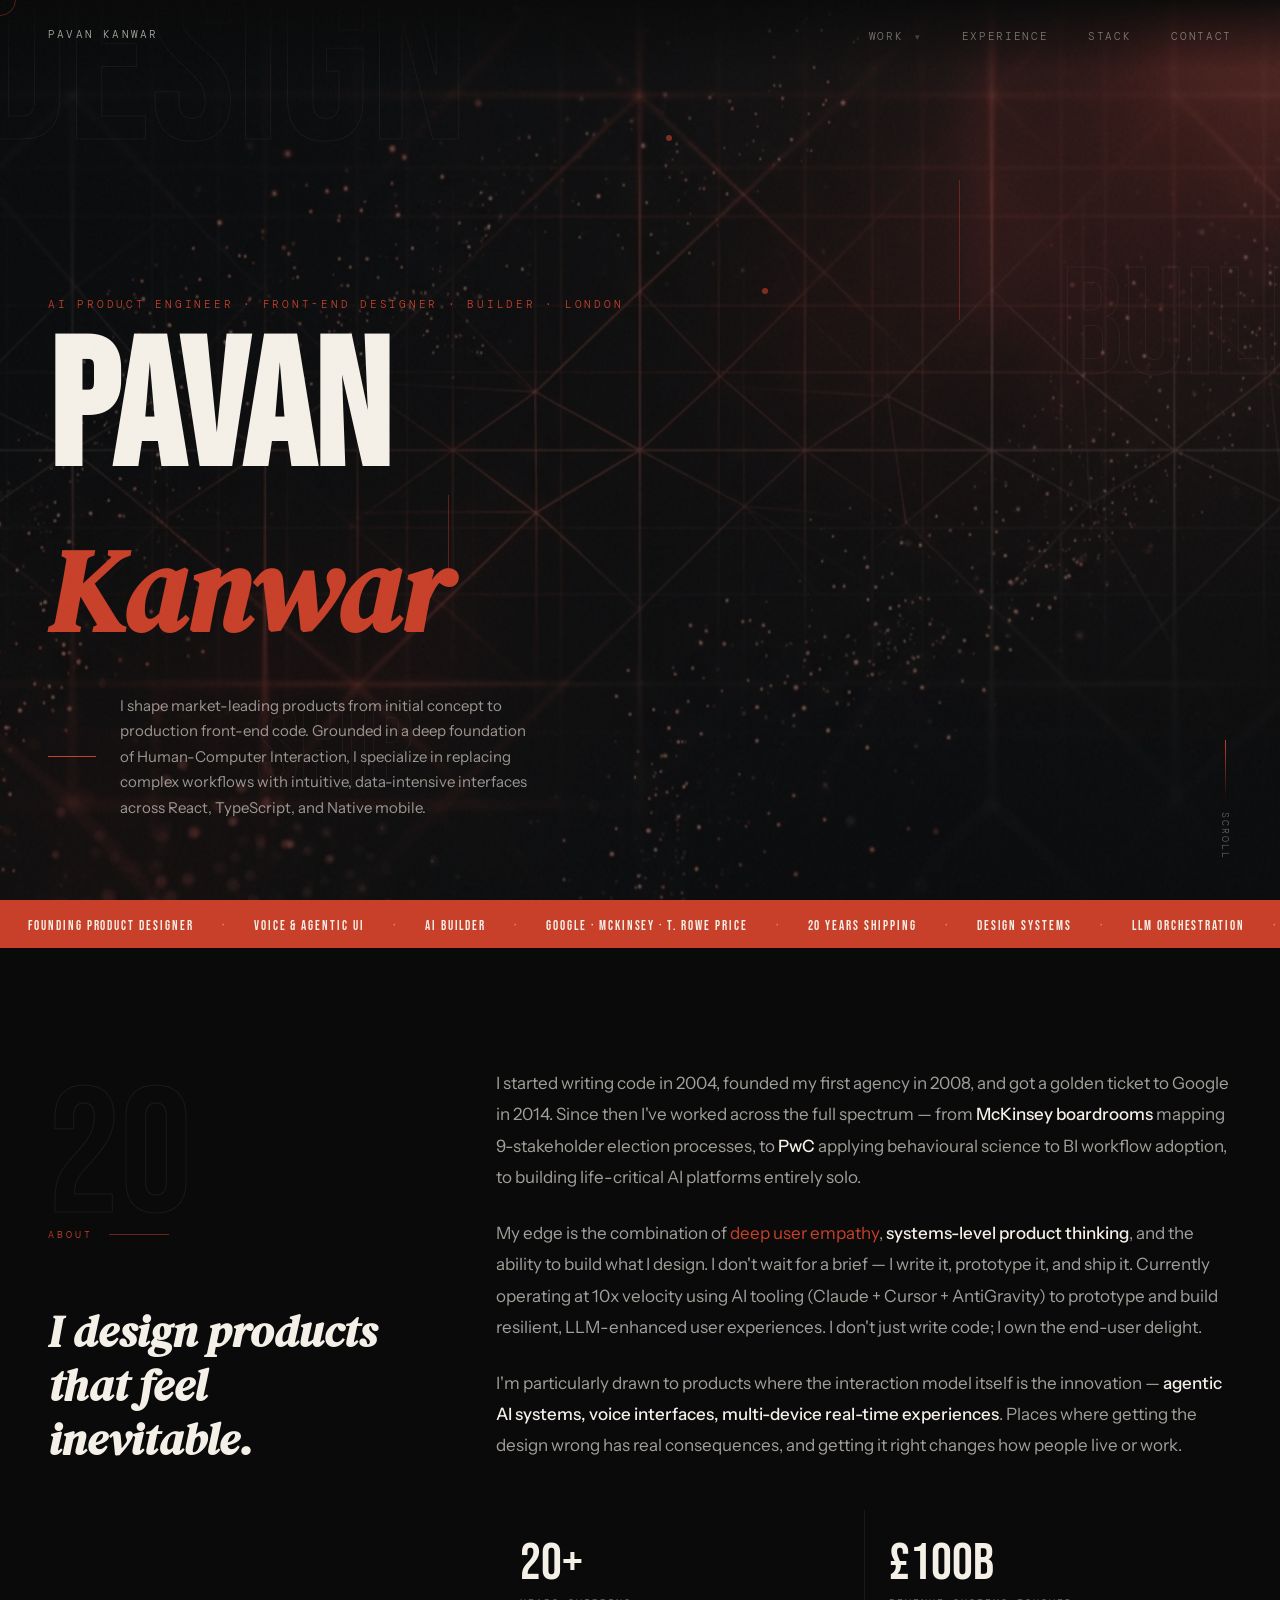
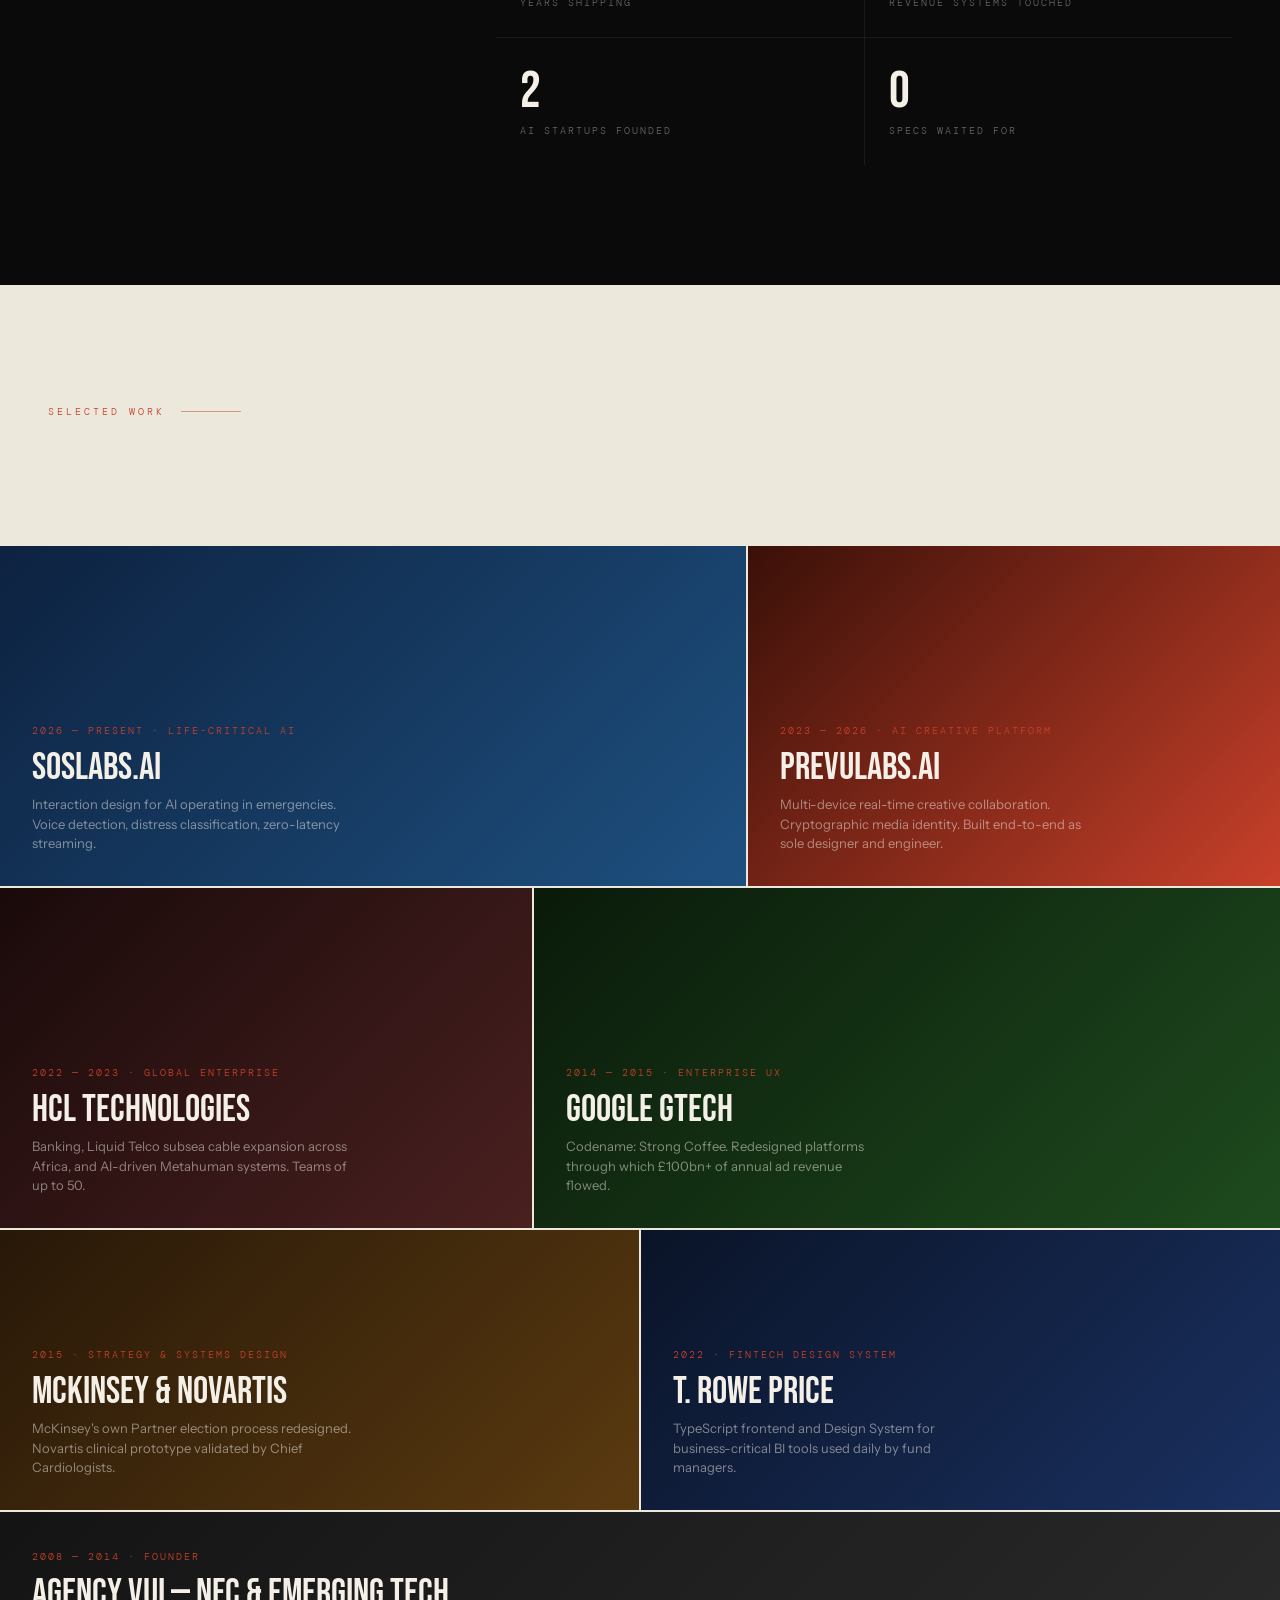
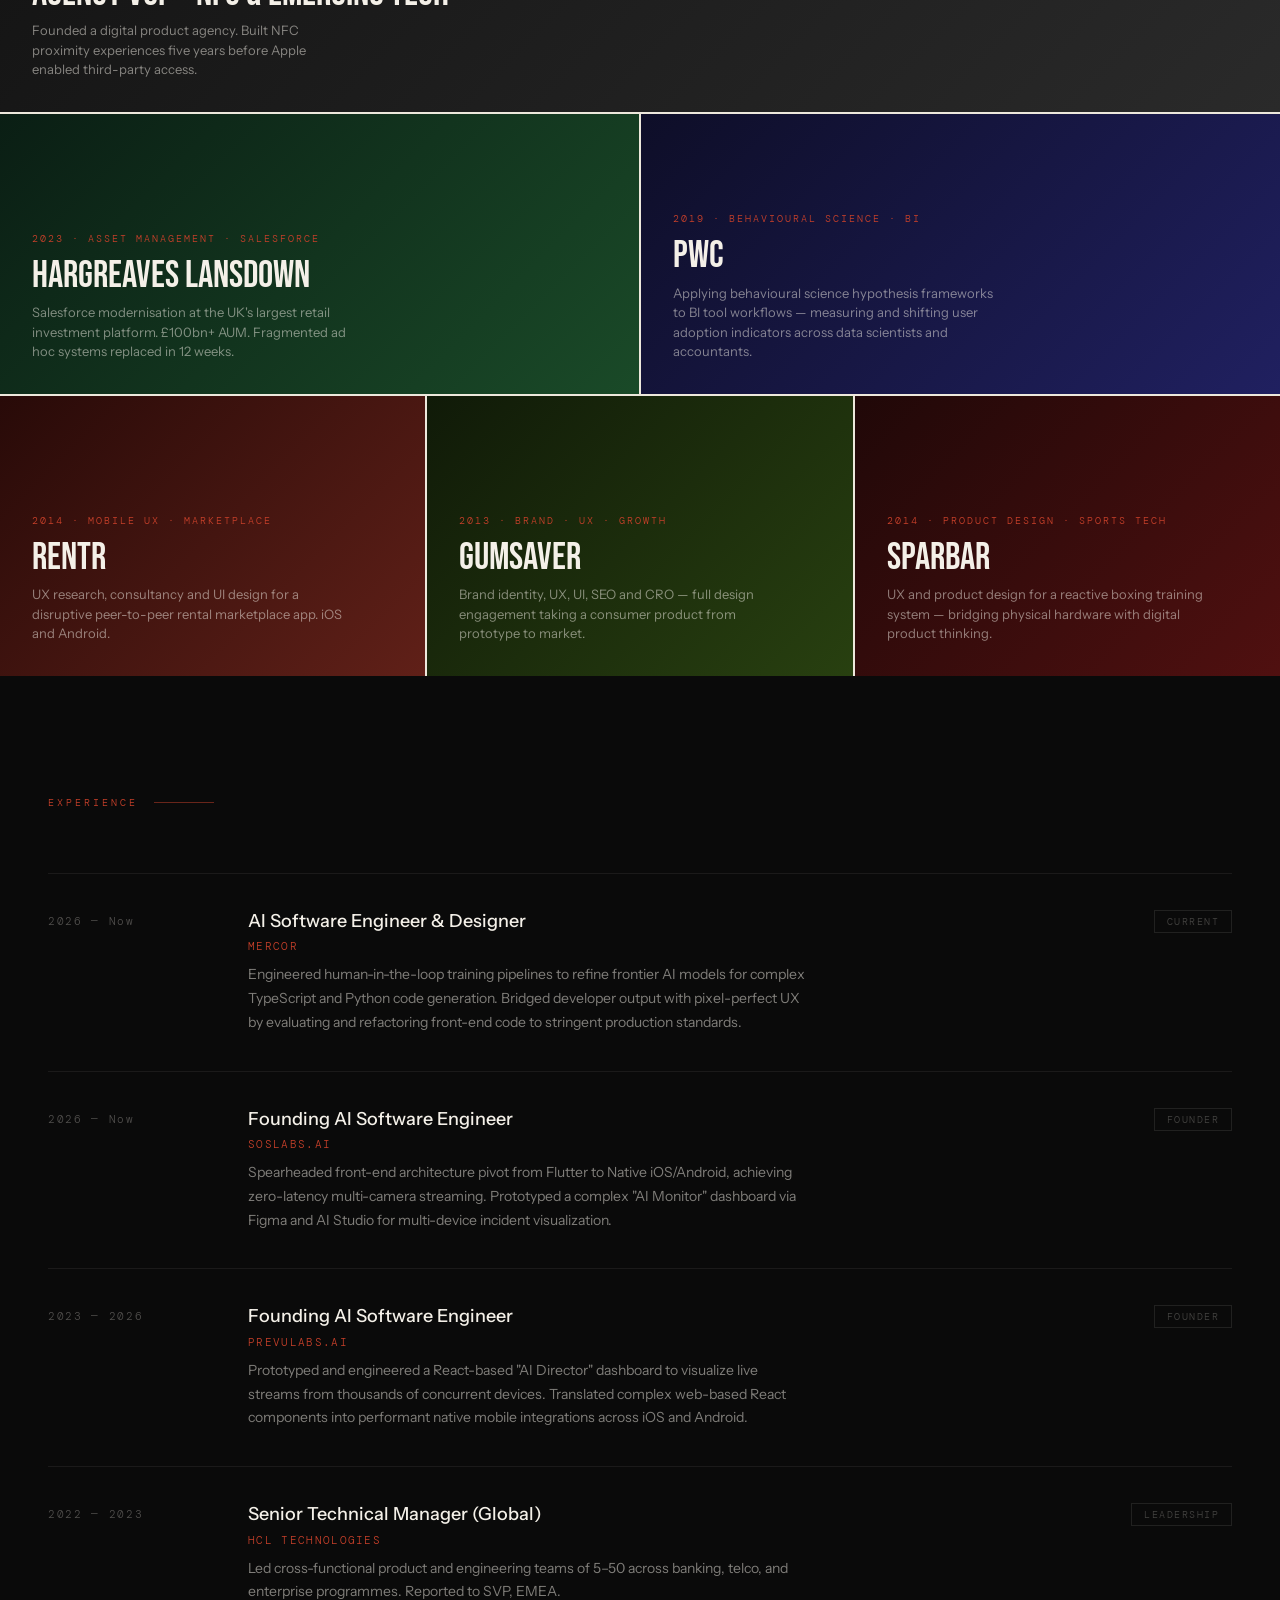
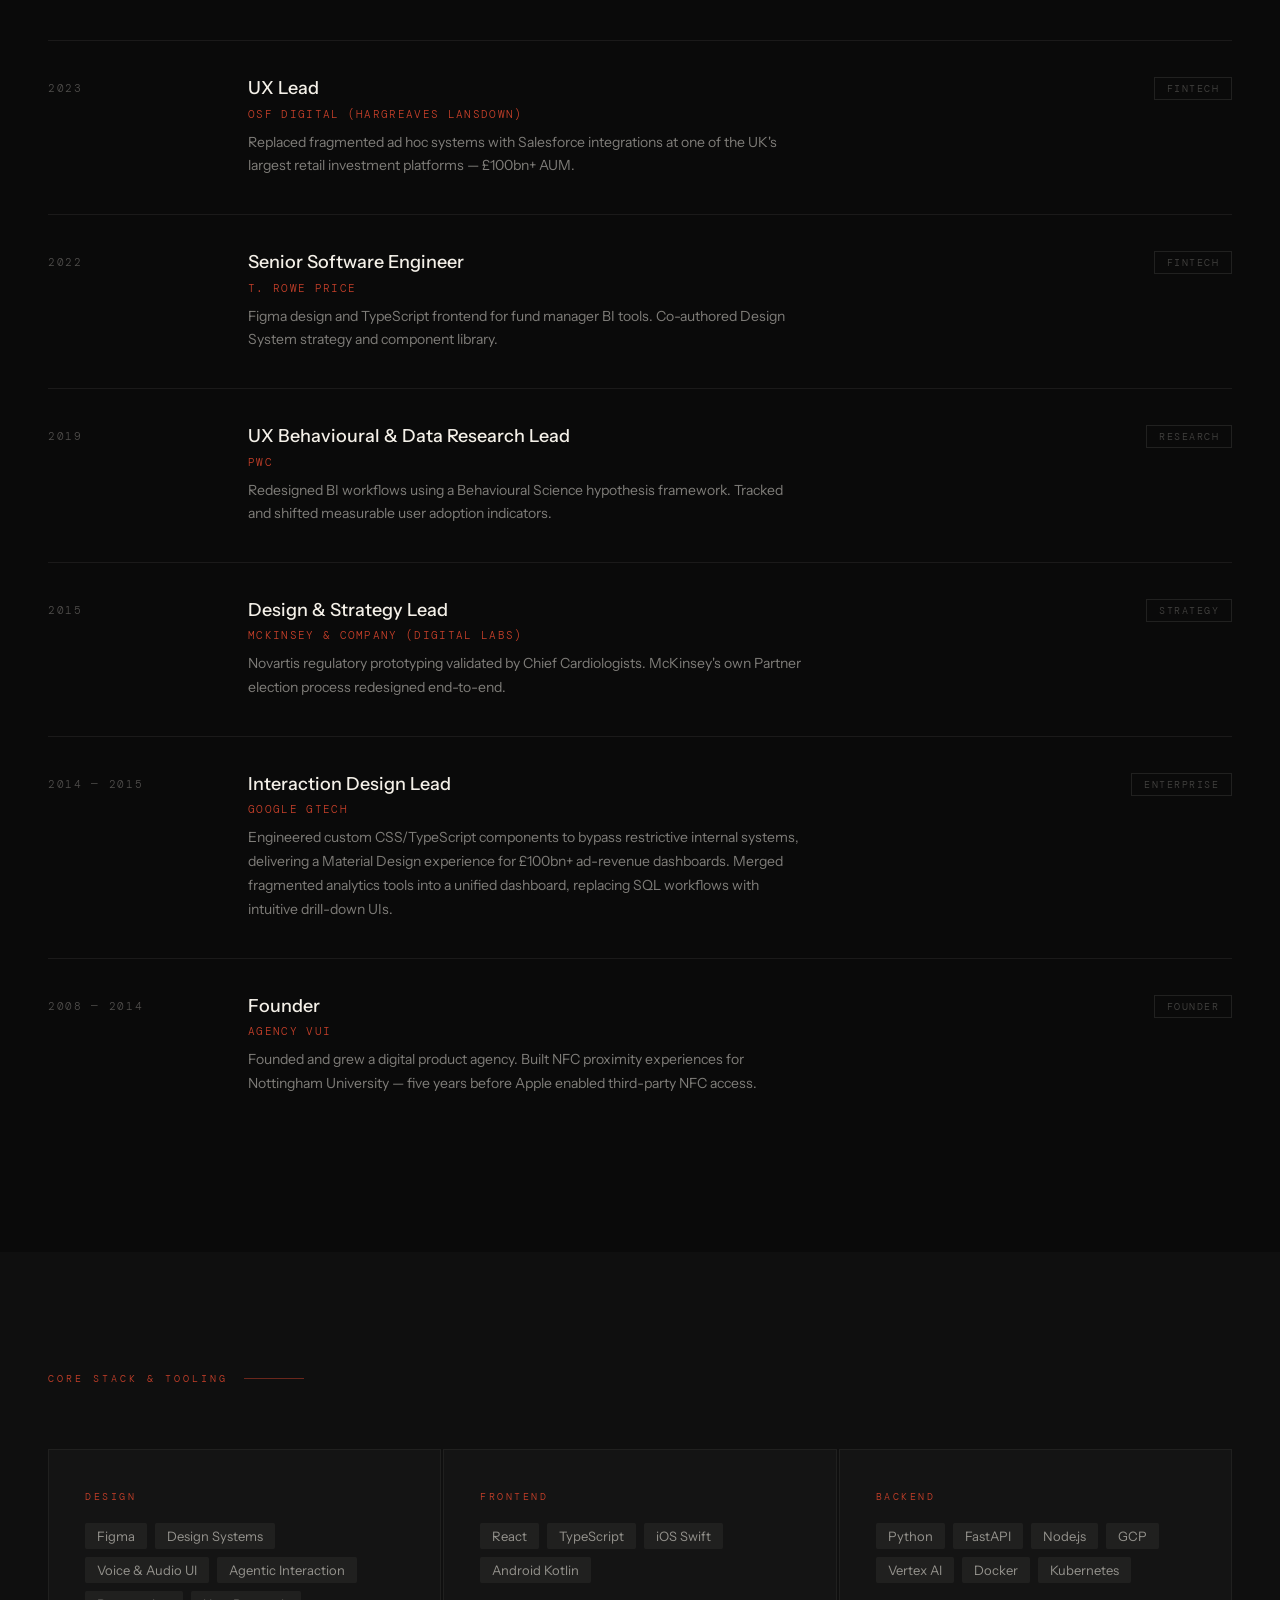
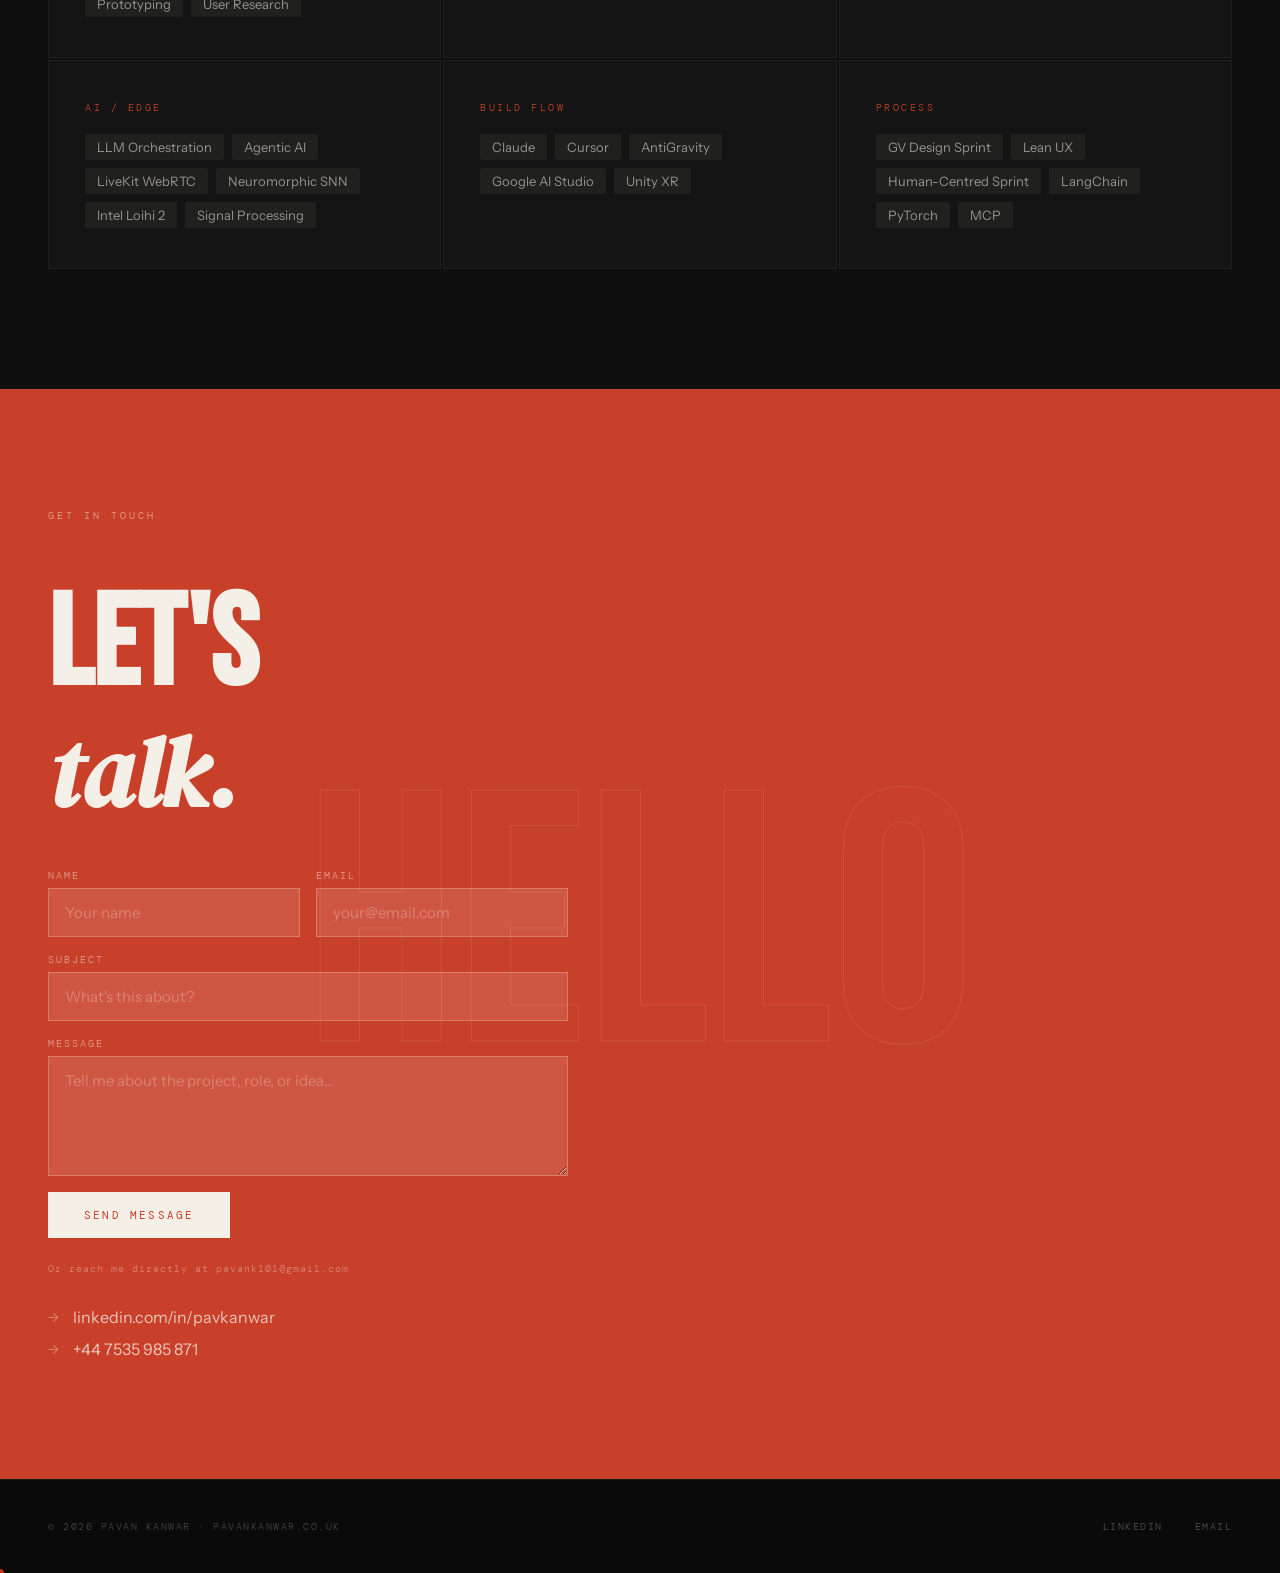
==== index.html @ 91544ff6 "fix: move site to root for Pages" ====
<!DOCTYPE html>
<html lang="en">
<head>
<meta charset="UTF-8">
<meta name="viewport" content="width=device-width, initial-scale=1.0">
<title>Pavan Kanwar — AI Product Engineer & Front-End Designer</title>
<meta name="description" content="AI Product Engineer and Designer who shapes market-leading products from initial concept to production front-end code. Grounded in a deep foundation of HCI, specializing in React, TypeScript, and Native Mobile.">
<link rel="preconnect" href="https://fonts.googleapis.com">
<link href="https://fonts.googleapis.com/css2?family=Bebas+Neue&family=DM+Serif+Display:ital@0;1&family=DM+Mono:wght@300;400&family=Instrument+Sans:wght@300;400;500&display=swap" rel="stylesheet">
<link rel="stylesheet" href="assets/style.css">
</head>
<body>

<nav>
  <a href="index.html" class="nav-brand">Pavan Kanwar</a>

  <!-- Mobile hamburger -->
  <button class="nav-hamburger" aria-label="Open menu" aria-expanded="false">
    <span></span><span></span><span></span>
  </button>

  <ul class="nav-links">
    <li class="nav-has-dropdown">
      <a href="#work" class="nav-dropdown-trigger">Work <span class="nav-chevron">▾</span></a>
      <ul class="nav-dropdown">
        <li class="dropdown-group-label">AI &amp; Startups</li>
        <li><a href="projects/soslabs.html">SOSLabs.ai</a></li>
        <li><a href="projects/prevulabs.html">PreVULabs.ai</a></li>
        <li class="dropdown-divider"></li>
        <li class="dropdown-group-label">Enterprise &amp; Consulting</li>
        <li><a href="projects/google.html">Google gTech</a></li>
        <li><a href="projects/mckinsey.html">McKinsey &amp; Novartis</a></li>
        <li><a href="projects/hcl.html">HCL Technologies</a></li>
        <li><a href="projects/osf.html">Hargreaves Lansdown</a></li>
        <li><a href="projects/pwc.html">PwC</a></li>
        <li><a href="projects/trowe.html">T. Rowe Price</a></li>
        <li class="dropdown-divider"></li>
        <li class="dropdown-group-label">Early Work</li>
        <li><a href="projects/agencyvui.html">Agency VUi</a></li>
        <li><a href="projects/rentr.html">Rentr</a></li>
        <li><a href="projects/gumsaver.html">Gumsaver</a></li>
        <li><a href="projects/sparbar.html">Sparbar</a></li>
      </ul>
    </li>
    <li><a href="#experience">Experience</a></li>
    <li><a href="#stack">Stack</a></li>
    <li><a href="#contact">Contact</a></li>
  </ul>

  <!-- Mobile drawer -->
  <div class="nav-mobile-drawer" aria-hidden="true">
    <ul class="nav-mobile-links">
      <li class="mobile-group-label">Work</li>
      <li><a href="projects/soslabs.html">SOSLabs.ai</a></li>
      <li><a href="projects/prevulabs.html">PreVULabs.ai</a></li>
      <li><a href="projects/google.html">Google gTech</a></li>
      <li><a href="projects/mckinsey.html">McKinsey &amp; Novartis</a></li>
      <li><a href="projects/hcl.html">HCL Technologies</a></li>
      <li><a href="projects/osf.html">Hargreaves Lansdown</a></li>
      <li><a href="projects/pwc.html">PwC</a></li>
      <li><a href="projects/trowe.html">T. Rowe Price</a></li>
      <li><a href="projects/agencyvui.html">Agency VUi</a></li>
      <li><a href="projects/rentr.html">Rentr</a></li>
      <li><a href="projects/gumsaver.html">Gumsaver</a></li>
      <li><a href="projects/sparbar.html">Sparbar</a></li>
      <li class="mobile-divider"></li>
      <li><a href="index.html#experience">Experience</a></li>
      <li><a href="index.html#stack">Stack</a></li>
      <li><a href="index.html#contact">Contact</a></li>
    </ul>
  </div>
</nav>

<!-- ── HERO ── -->
<section class="hero">
  <div class="hero-image-bg" data-speed="0.25"></div>
  <div class="hero-bg-text" aria-hidden="true">
    <div class="bg-word bg-word-1" data-speed="0.3">DESIGN</div>
    <div class="bg-word bg-word-2" data-speed="0.18">BUILD</div>
    <div class="bg-word bg-word-3" data-speed="0.25">SHIP</div>
  </div>
  <div class="accent-line accent-line-1" data-speed="0.4"></div>
  <div class="accent-line accent-line-2" data-speed="0.22"></div>
  <div class="accent-dot accent-dot-1" data-speed="0.35"></div>
  <div class="accent-dot accent-dot-2" data-speed="0.28"></div>
  <div class="accent-dot accent-dot-3" data-speed="0.42"></div>

  <div class="hero-content">
    <p class="hero-eyebrow">AI Product Engineer · Front-End Designer · Builder · London</p>
    <h1 class="hero-name">PAVAN<br><em>Kanwar</em></h1>
    <div class="hero-descriptor">
      <div class="hero-rule"></div>
      <p>I shape market-leading products from initial concept to production front-end code. Grounded in a deep foundation of Human-Computer Interaction, I specialize in replacing complex workflows with intuitive, data-intensive interfaces across React, TypeScript, and Native mobile.</p>
    </div>
  </div>
  <div class="hero-scroll" aria-hidden="true">
    <div class="scroll-line"></div>
    <span>Scroll</span>
  </div>
</section>

<!-- ── MARQUEE ── -->
<div class="marquee-strip" aria-hidden="true">
  <div class="marquee-inner">
    <span>Founding Product Designer</span><span class="dot">·</span>
    <span>Voice & Agentic UI</span><span class="dot">·</span>
    <span>AI Builder</span><span class="dot">·</span>
    <span>Google · McKinsey · T. Rowe Price</span><span class="dot">·</span>
    <span>20 Years Shipping</span><span class="dot">·</span>
    <span>Design Systems</span><span class="dot">·</span>
    <span>LLM Orchestration</span><span class="dot">·</span>
    <span>Neuromorphic Edge</span><span class="dot">·</span>
    <span>Founding Product Designer</span><span class="dot">·</span>
    <span>Voice & Agentic UI</span><span class="dot">·</span>
    <span>AI Builder</span><span class="dot">·</span>
    <span>Google · McKinsey · T. Rowe Price</span><span class="dot">·</span>
    <span>20 Years Shipping</span><span class="dot">·</span>
    <span>Design Systems</span><span class="dot">·</span>
    <span>LLM Orchestration</span><span class="dot">·</span>
    <span>Neuromorphic Edge</span><span class="dot">·</span>
  </div>
</div>

<!-- ── ABOUT ── -->
<section class="about" id="about">
  <div class="about-left">
    <div class="about-number" aria-hidden="true">20</div>
    <div class="section-label">About</div>
    <h2 class="about-heading">I design products that feel inevitable.</h2>
  </div>
  <div class="about-body">
    <p class="reveal">I started writing code in 2004, founded my first agency in 2008, and got a golden ticket to Google in 2014. Since then I've worked across the full spectrum — from <strong>McKinsey boardrooms</strong> mapping 9-stakeholder election processes, to <strong>PwC</strong> applying behavioural science to BI workflow adoption, to building life-critical AI platforms entirely solo.</p>
    <p class="reveal">My edge is the combination of <em>deep user empathy</em>, <strong>systems-level product thinking</strong>, and the ability to build what I design. I don't wait for a brief — I write it, prototype it, and ship it. Currently operating at 10x velocity using AI tooling (Claude + Cursor + AntiGravity) to prototype and build resilient, LLM-enhanced user experiences. I don't just write code; I own the end-user delight.</p>
    <p class="reveal">I'm particularly drawn to products where the interaction model itself is the innovation — <strong>agentic AI systems, voice interfaces, multi-device real-time experiences</strong>. Places where getting the design wrong has real consequences, and getting it right changes how people live or work.</p>
    <div class="about-stats">
      <div class="stat reveal"><div class="stat-number">20+</div><div class="stat-label">Years shipping</div></div>
      <div class="stat reveal"><div class="stat-number">£100B</div><div class="stat-label">Revenue systems touched</div></div>
      <div class="stat reveal"><div class="stat-number">2</div><div class="stat-label">AI startups founded</div></div>
      <div class="stat reveal"><div class="stat-number">0</div><div class="stat-label">Specs waited for</div></div>
    </div>
  </div>
</section>

<!-- ── WORK ── -->
<section class="work" id="work" style="padding-left:0;padding-right:0;padding-bottom:0;">
  <div style="padding:0 48px 64px;">
    <div class="section-label">Selected Work</div>
  </div>
  <div class="work-grid">

    <a class="work-item reveal" href="projects/soslabs.html">
      <div class="work-item-inner">
        <div class="work-bg"></div>
        <div class="work-arrow">↗</div>
        <div class="work-tag">2026 — Present · Life-Critical AI</div>
        <div class="work-title">SOSLabs.ai</div>
        <div class="work-sub">Interaction design for AI operating in emergencies. Voice detection, distress classification, zero-latency streaming.</div>
      </div>
    </a>

    <a class="work-item reveal" href="projects/prevulabs.html">
      <div class="work-item-inner">
        <div class="work-bg"></div>
        <div class="work-arrow">↗</div>
        <div class="work-tag">2023 — 2026 · AI Creative Platform</div>
        <div class="work-title">PreVULabs.ai</div>
        <div class="work-sub">Multi-device real-time creative collaboration. Cryptographic media identity. Built end-to-end as sole designer and engineer.</div>
      </div>
    </a>

    <a class="work-item reveal" href="projects/hcl.html">
      <div class="work-item-inner">
        <div class="work-bg"></div>
        <div class="work-arrow">↗</div>
        <div class="work-tag">2022 — 2023 · Global Enterprise</div>
        <div class="work-title">HCL Technologies</div>
        <div class="work-sub">Banking, Liquid Telco subsea cable expansion across Africa, and AI-driven Metahuman systems. Teams of up to 50.</div>
      </div>
    </a>

    <a class="work-item reveal" href="projects/google.html">
      <div class="work-item-inner">
        <div class="work-bg"></div>
        <div class="work-arrow">↗</div>
        <div class="work-tag">2014 — 2015 · Enterprise UX</div>
        <div class="work-title">Google gTech</div>
        <div class="work-sub">Codename: Strong Coffee. Redesigned platforms through which £100bn+ of annual ad revenue flowed.</div>
      </div>
    </a>

    <a class="work-item reveal" href="projects/mckinsey.html">
      <div class="work-item-inner">
        <div class="work-bg"></div>
        <div class="work-arrow">↗</div>
        <div class="work-tag">2015 · Strategy & Systems Design</div>
        <div class="work-title">McKinsey & Novartis</div>
        <div class="work-sub">McKinsey's own Partner election process redesigned. Novartis clinical prototype validated by Chief Cardiologists.</div>
      </div>
    </a>

    <a class="work-item reveal" href="projects/trowe.html">
      <div class="work-item-inner">
        <div class="work-bg"></div>
        <div class="work-arrow">↗</div>
        <div class="work-tag">2022 · FinTech Design System</div>
        <div class="work-title">T. Rowe Price</div>
        <div class="work-sub">TypeScript frontend and Design System for business-critical BI tools used daily by fund managers.</div>
      </div>
    </a>

    <a class="work-item reveal" href="projects/agencyvui.html">
      <div class="work-item-inner">
        <div class="work-bg"></div>
        <div class="work-arrow">↗</div>
        <div class="work-tag">2008 — 2014 · Founder</div>
        <div class="work-title">Agency VUi — NFC & Emerging Tech</div>
        <div class="work-sub">Founded a digital product agency. Built NFC proximity experiences five years before Apple enabled third-party access.</div>
      </div>
    </a>

    <a class="work-item reveal" href="projects/osf.html">
      <div class="work-item-inner">
        <div class="work-bg"></div>
        <div class="work-arrow">↗</div>
        <div class="work-tag">2023 · Asset Management · Salesforce</div>
        <div class="work-title">Hargreaves Lansdown</div>
        <div class="work-sub">Salesforce modernisation at the UK's largest retail investment platform. £100bn+ AUM. Fragmented ad hoc systems replaced in 12 weeks.</div>
      </div>
    </a>

    <a class="work-item reveal" href="projects/pwc.html">
      <div class="work-item-inner">
        <div class="work-bg"></div>
        <div class="work-arrow">↗</div>
        <div class="work-tag">2019 · Behavioural Science · BI</div>
        <div class="work-title">PwC</div>
        <div class="work-sub">Applying behavioural science hypothesis frameworks to BI tool workflows — measuring and shifting user adoption indicators across data scientists and accountants.</div>
      </div>
    </a>

    <a class="work-item reveal" href="projects/rentr.html">
      <div class="work-item-inner">
        <div class="work-bg"></div>
        <div class="work-arrow">↗</div>
        <div class="work-tag">2014 · Mobile UX · Marketplace</div>
        <div class="work-title">Rentr</div>
        <div class="work-sub">UX research, consultancy and UI design for a disruptive peer-to-peer rental marketplace app. iOS and Android.</div>
      </div>
    </a>

    <a class="work-item reveal" href="projects/gumsaver.html">
      <div class="work-item-inner">
        <div class="work-bg"></div>
        <div class="work-arrow">↗</div>
        <div class="work-tag">2013 · Brand · UX · Growth</div>
        <div class="work-title">Gumsaver</div>
        <div class="work-sub">Brand identity, UX, UI, SEO and CRO — full design engagement taking a consumer product from prototype to market.</div>
      </div>
    </a>

    <a class="work-item reveal" href="projects/sparbar.html">
      <div class="work-item-inner">
        <div class="work-bg"></div>
        <div class="work-arrow">↗</div>
        <div class="work-tag">2014 · Product Design · Sports Tech</div>
        <div class="work-title">Sparbar</div>
        <div class="work-sub">UX and product design for a reactive boxing training system — bridging physical hardware with digital product thinking.</div>
      </div>
    </a>

  </div>
</section>

<!-- ── EXPERIENCE ── -->
<section id="experience">
  <div class="section-label">Experience</div>
  <div class="exp-list">

    <div class="exp-item reveal">
      <div class="exp-year">2026 — Now</div>
      <div>
        <div class="exp-role">AI Software Engineer & Designer</div>
        <div class="exp-company">Mercor</div>
        <div class="exp-desc">Engineered human-in-the-loop training pipelines to refine frontier AI models for complex TypeScript and Python code generation. Bridged developer output with pixel-perfect UX by evaluating and refactoring front-end code to stringent production standards.</div>
      </div>
      <div class="exp-tag">Current</div>
    </div>

    <div class="exp-item reveal">
      <div class="exp-year">2026 — Now</div>
      <div>
        <div class="exp-role">Founding AI Software Engineer</div>
        <div class="exp-company">SOSLabs.ai</div>
        <div class="exp-desc">Spearheaded front-end architecture pivot from Flutter to Native iOS/Android, achieving zero-latency multi-camera streaming. Prototyped a complex "AI Monitor" dashboard via Figma and AI Studio for multi-device incident visualization.</div>
      </div>
      <div class="exp-tag">Founder</div>
    </div>

    <div class="exp-item reveal">
      <div class="exp-year">2023 — 2026</div>
      <div>
        <div class="exp-role">Founding AI Software Engineer</div>
        <div class="exp-company">PreVULabs.ai</div>
        <div class="exp-desc">Prototyped and engineered a React-based "AI Director" dashboard to visualize live streams from thousands of concurrent devices. Translated complex web-based React components into performant native mobile integrations across iOS and Android.</div>
      </div>
      <div class="exp-tag">Founder</div>
    </div>

    <div class="exp-item reveal">
      <div class="exp-year">2022 — 2023</div>
      <div>
        <div class="exp-role">Senior Technical Manager (Global)</div>
        <div class="exp-company">HCL Technologies</div>
        <div class="exp-desc">Led cross-functional product and engineering teams of 5–50 across banking, telco, and enterprise programmes. Reported to SVP, EMEA.</div>
      </div>
      <div class="exp-tag">Leadership</div>
    </div>

    <div class="exp-item reveal">
      <div class="exp-year">2023</div>
      <div>
        <div class="exp-role">UX Lead</div>
        <div class="exp-company">OSF Digital (Hargreaves Lansdown)</div>
        <div class="exp-desc">Replaced fragmented ad hoc systems with Salesforce integrations at one of the UK's largest retail investment platforms — £100bn+ AUM.</div>
      </div>
      <div class="exp-tag">FinTech</div>
    </div>

    <div class="exp-item reveal">
      <div class="exp-year">2022</div>
      <div>
        <div class="exp-role">Senior Software Engineer</div>
        <div class="exp-company">T. Rowe Price</div>
        <div class="exp-desc">Figma design and TypeScript frontend for fund manager BI tools. Co-authored Design System strategy and component library.</div>
      </div>
      <div class="exp-tag">FinTech</div>
    </div>

    <div class="exp-item reveal">
      <div class="exp-year">2019</div>
      <div>
        <div class="exp-role">UX Behavioural & Data Research Lead</div>
        <div class="exp-company">PwC</div>
        <div class="exp-desc">Redesigned BI workflows using a Behavioural Science hypothesis framework. Tracked and shifted measurable user adoption indicators.</div>
      </div>
      <div class="exp-tag">Research</div>
    </div>

    <div class="exp-item reveal">
      <div class="exp-year">2015</div>
      <div>
        <div class="exp-role">Design & Strategy Lead</div>
        <div class="exp-company">McKinsey & Company (Digital Labs)</div>
        <div class="exp-desc">Novartis regulatory prototyping validated by Chief Cardiologists. McKinsey's own Partner election process redesigned end-to-end.</div>
      </div>
      <div class="exp-tag">Strategy</div>
    </div>

    <div class="exp-item reveal">
      <div class="exp-year">2014 — 2015</div>
      <div>
        <div class="exp-role">Interaction Design Lead</div>
        <div class="exp-company">Google gTech</div>
        <div class="exp-desc">Engineered custom CSS/TypeScript components to bypass restrictive internal systems, delivering a Material Design experience for £100bn+ ad-revenue dashboards. Merged fragmented analytics tools into a unified dashboard, replacing SQL workflows with intuitive drill-down UIs.</div>
      </div>
      <div class="exp-tag">Enterprise</div>
    </div>

    <div class="exp-item reveal">
      <div class="exp-year">2008 — 2014</div>
      <div>
        <div class="exp-role">Founder</div>
        <div class="exp-company">Agency VUi</div>
        <div class="exp-desc">Founded and grew a digital product agency. Built NFC proximity experiences for Nottingham University — five years before Apple enabled third-party NFC access.</div>
      </div>
      <div class="exp-tag">Founder</div>
    </div>

  </div>
</section>

<!-- ── STACK ── -->
<section class="stack" id="stack">
  <div class="section-label">Core Stack & Tooling</div>
  <div class="stack-grid">
    <div class="stack-cell reveal">
      <div class="stack-cat">Design</div>
      <div class="stack-items">
        <span class="stack-item">Figma</span><span class="stack-item">Design Systems</span>
        <span class="stack-item">Voice & Audio UI</span><span class="stack-item">Agentic Interaction</span>
        <span class="stack-item">Prototyping</span><span class="stack-item">User Research</span>
      </div>
    </div>
    <div class="stack-cell reveal">
      <div class="stack-cat">Frontend</div>
      <div class="stack-items">
        <span class="stack-item">React</span><span class="stack-item">TypeScript</span>
        <span class="stack-item">iOS Swift</span><span class="stack-item">Android Kotlin</span>
      </div>
    </div>
    <div class="stack-cell reveal">
      <div class="stack-cat">Backend</div>
      <div class="stack-items">
        <span class="stack-item">Python</span><span class="stack-item">FastAPI</span>
        <span class="stack-item">Node.js</span><span class="stack-item">GCP</span>
        <span class="stack-item">Vertex AI</span><span class="stack-item">Docker</span>
        <span class="stack-item">Kubernetes</span>
      </div>
    </div>
    <div class="stack-cell reveal">
      <div class="stack-cat">AI / Edge</div>
      <div class="stack-items">
        <span class="stack-item">LLM Orchestration</span><span class="stack-item">Agentic AI</span>
        <span class="stack-item">LiveKit WebRTC</span><span class="stack-item">Neuromorphic SNN</span>
        <span class="stack-item">Intel Loihi 2</span><span class="stack-item">Signal Processing</span>
      </div>
    </div>
    <div class="stack-cell reveal">
      <div class="stack-cat">Build Flow</div>
      <div class="stack-items">
        <span class="stack-item">Claude</span><span class="stack-item">Cursor</span>
        <span class="stack-item">AntiGravity</span><span class="stack-item">Google AI Studio</span>
        <span class="stack-item">Unity XR</span>
      </div>
    </div>
    <div class="stack-cell reveal">
      <div class="stack-cat">Process</div>
      <div class="stack-items">
        <span class="stack-item">GV Design Sprint</span><span class="stack-item">Lean UX</span>
        <span class="stack-item">Human-Centred Sprint</span><span class="stack-item">LangChain</span>
        <span class="stack-item">PyTorch</span><span class="stack-item">MCP</span>
      </div>
    </div>
  </div>
</section>

<!-- ── CONTACT ── -->
<section class="contact-section" id="contact">
  <div class="contact-inner">
    <div class="section-label" style="color:rgba(244,240,232,0.55);">Get in touch</div>
    <h2 class="contact-heading reveal">Let's<br><em>talk.</em></h2>

    <!-- ╔══════════════════════════════════════════════════════╗
         ║  FORMSPREE SETUP — 3 steps:                         ║
         ║  1. Sign up free at formspree.io                    ║
         ║  2. Create a new form, copy your Form ID            ║
         ║  3. Replace YOUR_FORM_ID below with it              ║
         ╚══════════════════════════════════════════════════════╝ -->
    <form
      id="contact-form"
      class="contact-form reveal"
      action="https://formspree.io/f/YOUR_FORM_ID"
      method="POST"
    >
      <div class="form-row">
        <div class="form-field">
          <label for="cf-name">Name</label>
          <input type="text" id="cf-name" name="name" placeholder="Your name" required>
        </div>
        <div class="form-field">
          <label for="cf-email">Email</label>
          <input type="email" id="cf-email" name="email" placeholder="your@email.com" required>
        </div>
      </div>
      <div class="form-field">
        <label for="cf-subject">Subject</label>
        <input type="text" id="cf-subject" name="subject" placeholder="What's this about?">
      </div>
      <div class="form-field">
        <label for="cf-message">Message</label>
        <textarea id="cf-message" name="message" placeholder="Tell me about the project, role, or idea…" required></textarea>
      </div>
      <button type="submit" class="form-submit">Send Message</button>
      <p class="form-note">Or reach me directly at pavank101@gmail.com</p>
    </form>

    <div class="contact-direct reveal">
      <a href="https://linkedin.com/in/pavkanwar" class="contact-link" target="_blank" rel="noopener">
        <span class="arrow">→</span> linkedin.com/in/pavkanwar
      </a>
      <a href="tel:+447535985871" class="contact-link">
        <span class="arrow">→</span> +44 7535 985 871
      </a>
    </div>
  </div>
</section>

<footer>
  <p>© 2026 Pavan Kanwar · pavankanwar.co.uk</p>
  <div class="footer-links">
    <a href="https://linkedin.com/in/pavkanwar" target="_blank" rel="noopener">LinkedIn</a>
    <a href="mailto:pavank101@gmail.com">Email</a>
  </div>
</footer>

<script src="assets/main.js"></script>
</body>
</html>
---- assets/style.css ----
/* ═══════════════════════════════════════════════
   PAVAN KANWAR — pavankanwar.co.uk
   Shared stylesheet v1
   ═══════════════════════════════════════════════ */

:root {
  --ink:     #0A0A0A;
  --paper:   #F4F0E8;
  --cream:   #EDE8DC;
  --accent:  #C8402A;
  --mid:     #4A4A4A;
  --mono:    'DM Mono', monospace;
  --display: 'Bebas Neue', sans-serif;
  --serif:   'DM Serif Display', serif;
  --body:    'Instrument Sans', sans-serif;
}

*, *::before, *::after { box-sizing: border-box; margin: 0; padding: 0; }
html { scroll-behavior: smooth; }

body {
  background: var(--ink);
  color: var(--paper);
  font-family: var(--body);
  font-weight: 300;
  overflow-x: hidden;
  cursor: crosshair;
}

/* Noise overlay */
body::before {
  content: '';
  position: fixed;
  inset: 0;
  background-image: url("data:image/svg+xml,%3Csvg viewBox='0 0 256 256' xmlns='http://www.w3.org/2000/svg'%3E%3Cfilter id='noise'%3E%3CfeTurbulence type='fractalNoise' baseFrequency='0.9' numOctaves='4' stitchTiles='stitch'/%3E%3C/filter%3E%3Crect width='100%25' height='100%25' filter='url(%23noise)' opacity='0.04'/%3E%3C/svg%3E");
  pointer-events: none;
  z-index: 9999;
  opacity: 0.4;
}

/* ── NAV ── */
nav {
  position: fixed;
  top: 0; left: 0; right: 0;
  z-index: 100;
  display: flex;
  justify-content: space-between;
  align-items: center;
  padding: 24px 48px;
}
nav::after {
  content: '';
  position: absolute;
  inset: 0;
  background: linear-gradient(to bottom, rgba(10,10,10,0.92) 0%, transparent 100%);
  z-index: -1;
}
.nav-brand {
  font-family: var(--mono);
  font-size: 11px;
  letter-spacing: 0.2em;
  text-transform: uppercase;
  color: var(--paper);
  text-decoration: none;
  opacity: 0.7;
  transition: opacity 0.2s;
}
.nav-brand:hover { opacity: 1; }
.nav-links {
  display: flex;
  gap: 40px;
  list-style: none;
}
.nav-links a {
  font-family: var(--mono);
  font-size: 11px;
  letter-spacing: 0.15em;
  text-transform: uppercase;
  color: var(--paper);
  text-decoration: none;
  opacity: 0.45;
  transition: opacity 0.2s;
}
.nav-links a:hover { opacity: 1; }
.nav-back {
  font-family: var(--mono);
  font-size: 11px;
  letter-spacing: 0.15em;
  text-transform: uppercase;
  color: var(--paper);
  text-decoration: none;
  opacity: 0.4;
  display: flex;
  align-items: center;
  gap: 8px;
  transition: opacity 0.2s, gap 0.2s;
}
.nav-back:hover { opacity: 1; gap: 14px; }

/* ── FOOTER ── */
footer {
  background: var(--ink);
  padding: 40px 48px;
  display: flex;
  justify-content: space-between;
  align-items: center;
  border-top: 1px solid rgba(244,240,232,0.06);
}
footer p {
  font-family: var(--mono);
  font-size: 10px;
  letter-spacing: 0.15em;
  color: rgba(244,240,232,0.25);
  text-transform: uppercase;
}
.footer-links { display: flex; gap: 32px; }
.footer-links a {
  font-family: var(--mono);
  font-size: 10px;
  letter-spacing: 0.15em;
  text-transform: uppercase;
  color: rgba(244,240,232,0.3);
  text-decoration: none;
  transition: color 0.2s;
}
.footer-links a:hover { color: var(--paper); }

/* ── ANIMATIONS ── */
@keyframes fadeUp {
  from { opacity: 0; transform: translateY(30px); }
  to   { opacity: 1; transform: translateY(0); }
}
@keyframes marquee {
  from { transform: translateX(0); }
  to   { transform: translateX(-50%); }
}
@keyframes scrollPulse {
  0%, 100% { opacity: 0.4; }
  50%       { opacity: 1; }
}

/* ── SCROLL REVEAL ── */
.reveal {
  opacity: 0;
  transform: translateY(40px);
  transition: opacity 0.7s ease, transform 0.7s ease;
}
.reveal.visible { opacity: 1; transform: translateY(0); }

/* ════════════════════════════════════════
   HOME PAGE
   ════════════════════════════════════════ */

/* Hero */
.hero {
  position: relative;
  height: 100vh;
  min-height: 700px;
  display: flex;
  flex-direction: column;
  justify-content: flex-end;
  padding: 0 48px 80px;
  overflow: hidden;
}
.hero-image-bg {
  position: absolute;
  inset: -10% -5%;
  width: 110%;
  height: 120%;
  background-image: url('hero_bg.png');
  background-size: cover;
  background-position: center;
  background-repeat: no-repeat;
  z-index: 0;
  opacity: 0.38; /* dark, moody integration */
  pointer-events: none;
  will-change: transform;
}
.hero-content {
  position: relative;
  z-index: 2;
}
.hero-bg-text {
  position: absolute;
  inset: 0;
  overflow: hidden;
  pointer-events: none;
}
.bg-word {
  position: absolute;
  font-family: var(--display);
  color: transparent;
  -webkit-text-stroke: 1px rgba(244,240,232,0.055);
  white-space: nowrap;
  will-change: transform;
  line-height: 1;
}
.bg-word-1 { font-size: clamp(120px,18vw,260px); top: -5%; left: -2%; }
.bg-word-2 { font-size: clamp(80px,12vw,180px);  top: 28%; right: -4%; }
.bg-word-3 { font-size: clamp(60px,9vw,140px);   bottom: 10%; left: 20%; }
.accent-line {
  position: absolute;
  width: 1px;
  background: var(--accent);
  opacity: 0.4;
  will-change: transform;
}
.accent-line-1 { height: 140px; top: 20%; right: 25%; }
.accent-line-2 { height: 80px;  top: 55%; left: 35%; }
.accent-dot {
  position: absolute;
  width: 6px; height: 6px;
  border-radius: 50%;
  background: var(--accent);
  opacity: 0.6;
  will-change: transform;
}
.accent-dot-1 { top: 32%; right: 40%; }
.accent-dot-2 { top: 68%; left: 18%; }
.accent-dot-3 { top: 15%; left: 52%; }
.hero-eyebrow {
  font-family: var(--mono);
  font-size: 11px;
  letter-spacing: 0.25em;
  text-transform: uppercase;
  color: var(--accent);
  margin-bottom: 20px;
  opacity: 0;
  animation: fadeUp 0.8s 0.2s forwards;
}
.hero-name {
  font-family: var(--display);
  font-size: clamp(80px,14vw,200px);
  line-height: 0.92;
  color: var(--paper);
  margin-bottom: 32px;
  opacity: 0;
  animation: fadeUp 0.8s 0.4s forwards;
}
.hero-name em {
  font-family: var(--serif);
  font-style: italic;
  color: var(--accent);
  font-size: 0.65em;
}
.hero-descriptor {
  display: flex;
  align-items: center;
  gap: 24px;
  opacity: 0;
  animation: fadeUp 0.8s 0.6s forwards;
}
.hero-descriptor p {
  font-size: 15px;
  font-weight: 300;
  color: rgba(244,240,232,0.6);
  max-width: 420px;
  line-height: 1.7;
}
.hero-rule {
  width: 48px;
  height: 1px;
  background: var(--accent);
  flex-shrink: 0;
}
.hero-scroll {
  position: absolute;
  bottom: 40px; right: 48px;
  display: flex;
  flex-direction: column;
  align-items: center;
  gap: 12px;
  opacity: 0;
  animation: fadeUp 0.8s 1s forwards;
}
.hero-scroll span {
  font-family: var(--mono);
  font-size: 10px;
  letter-spacing: 0.2em;
  text-transform: uppercase;
  color: rgba(244,240,232,0.35);
  writing-mode: vertical-lr;
}
.scroll-line {
  width: 1px;
  height: 60px;
  background: linear-gradient(to bottom, var(--accent), transparent);
  animation: scrollPulse 2s ease-in-out infinite;
}

/* Marquee */
.marquee-strip {
  background: var(--accent);
  padding: 14px 0;
  overflow: hidden;
  white-space: nowrap;
}
.marquee-inner {
  display: inline-flex;
  animation: marquee 28s linear infinite;
}
.marquee-inner span {
  font-family: var(--display);
  font-size: 13px;
  letter-spacing: 0.15em;
  color: var(--paper);
  padding: 0 28px;
}
.marquee-inner .dot { opacity: 0.45; padding: 0; }

/* Section shared */
section { padding: 120px 48px; }
.section-label {
  font-family: var(--mono);
  font-size: 10px;
  letter-spacing: 0.3em;
  text-transform: uppercase;
  color: var(--accent);
  margin-bottom: 64px;
  display: flex;
  align-items: center;
  gap: 16px;
}
.section-label::after {
  content: '';
  flex: 1;
  max-width: 60px;
  height: 1px;
  background: var(--accent);
  opacity: 0.5;
}

/* About */
.about {
  display: grid;
  grid-template-columns: 1fr 2fr;
  gap: 80px;
  align-items: start;
}
.about-left { position: sticky; top: 120px; }
.about-number {
  font-family: var(--display);
  font-size: 180px;
  line-height: 1;
  color: transparent;
  -webkit-text-stroke: 1px rgba(244,240,232,0.07);
  margin-bottom: -20px;
}
.about-heading {
  font-family: var(--serif);
  font-style: italic;
  font-size: clamp(32px,3.5vw,50px);
  line-height: 1.2;
  color: var(--paper);
  margin-bottom: 24px;
}
.about-body p {
  font-size: 17px;
  line-height: 1.85;
  color: rgba(244,240,232,0.65);
  margin-bottom: 24px;
}
.about-body p strong { color: var(--paper); font-weight: 500; }
.about-body p em     { color: var(--accent); font-style: normal; }
.about-stats {
  display: grid;
  grid-template-columns: 1fr 1fr;
  gap: 1px;
  background: rgba(244,240,232,0.07);
  margin-top: 48px;
}
.stat { background: var(--ink); padding: 28px 24px; }
.stat-number {
  font-family: var(--display);
  font-size: 52px;
  line-height: 1;
  color: var(--paper);
  margin-bottom: 6px;
}
.stat-label {
  font-family: var(--mono);
  font-size: 10px;
  letter-spacing: 0.2em;
  text-transform: uppercase;
  color: rgba(244,240,232,0.4);
}

/* Work grid */
.work { background: var(--cream); color: var(--ink); }
.work .section-label { color: var(--accent); }
.work-grid {
  display: grid;
  grid-template-columns: repeat(12, 1fr);
  gap: 2px;
}
.work-item {
  position: relative;
  z-index: 5;
  overflow: hidden;
  background: var(--ink);
  text-decoration: none;
  display: flex;
  flex-direction: column;
  pointer-events: auto;
  cursor: pointer;
}
.work-item-inner {
  position: relative;
  z-index: 6;
  pointer-events: none; /* enables clean bubble click straight to parent <a> wrapper */
}
.work-item-inner a,
.work-item-inner .work-arrow {
  pointer-events: auto; /* keeps controls inside clickable if any */
}
.work-item:nth-child(1)  { grid-column: span 7; }
.work-item:nth-child(2)  { grid-column: span 5; }
.work-item:nth-child(3)  { grid-column: span 5; }
.work-item:nth-child(4)  { grid-column: span 7; }
.work-item:nth-child(5)  { grid-column: span 6; }
.work-item:nth-child(6)  { grid-column: span 6; }
.work-item:nth-child(7)  { grid-column: span 12; }
.work-item:nth-child(8)  { grid-column: span 6; }
.work-item:nth-child(9)  { grid-column: span 6; }
.work-item:nth-child(10) { grid-column: span 4; }
.work-item:nth-child(11) { grid-column: span 4; }
.work-item:nth-child(12) { grid-column: span 4; }
.work-item-inner {
  position: relative;
  overflow: hidden;
  display: flex;
  flex-direction: column;
  justify-content: flex-end;
  padding: 32px;
  min-height: 280px;
  flex: 1;
}
.work-item:nth-child(1) .work-item-inner,
.work-item:nth-child(4) .work-item-inner { min-height: 340px; }
.work-item:nth-child(7) .work-item-inner { min-height: 200px; }
.work-bg {
  position: absolute;
  inset: 0;
  width: 100%;
  height: 100%;
  transition: transform 0.6s cubic-bezier(0.25,0.46,0.45,0.94);
}
.work-item:hover .work-bg { transform: scale(1.04); }
.work-item:nth-child(1)  .work-bg { background: linear-gradient(135deg,#0D2240,#1E5080); }
.work-item:nth-child(2)  .work-bg { background: linear-gradient(135deg,#3A1008,#C8402A); }
.work-item:nth-child(3)  .work-bg { background: linear-gradient(135deg,#1A0A0A,#4A2020); }
.work-item:nth-child(4)  .work-bg { background: linear-gradient(135deg,#0A1A0A,#1E4A1E); }
.work-item:nth-child(5)  .work-bg { background: linear-gradient(135deg,#281808,#5A3A10); }
.work-item:nth-child(6)  .work-bg { background: linear-gradient(135deg,#0A1428,#1A3060); }
.work-item:nth-child(7)  .work-bg { background: linear-gradient(135deg,#141414,#2A2A2A); }
.work-item:nth-child(8)  .work-bg { background: linear-gradient(135deg,#0A1E14,#1A4A28); }
.work-item:nth-child(9)  .work-bg { background: linear-gradient(135deg,#0E0E28,#202060); }
.work-item:nth-child(10) .work-bg { background: linear-gradient(135deg,#280A08,#602018); }
.work-item:nth-child(11) .work-bg { background: linear-gradient(135deg,#101A08,#284010); }
.work-item:nth-child(12) .work-bg { background: linear-gradient(135deg,#200808,#501010); }
.work-tag {
  font-family: var(--mono);
  font-size: 10px;
  letter-spacing: 0.2em;
  text-transform: uppercase;
  color: var(--accent);
  margin-bottom: 12px;
  position: relative;
  z-index: 1;
}
.work-title {
  font-family: var(--display);
  font-size: clamp(22px,3vw,40px);
  line-height: 1;
  color: var(--paper);
  position: relative;
  z-index: 1;
  margin-bottom: 8px;
}
.work-sub {
  font-size: 13px;
  color: rgba(244,240,232,0.5);
  position: relative;
  z-index: 1;
  line-height: 1.5;
  max-width: 320px;
}
.work-arrow {
  position: absolute;
  top: 24px; right: 24px;
  width: 36px; height: 36px;
  border: 1px solid rgba(244,240,232,0.2);
  border-radius: 50%;
  display: flex;
  align-items: center;
  justify-content: center;
  z-index: 1;
  opacity: 0;
  transform: translate(-8px,8px);
  transition: opacity 0.3s, transform 0.3s;
  color: var(--paper);
  font-size: 14px;
}
.work-item:hover .work-arrow { opacity: 1; transform: translate(0,0); }

/* Experience */
.exp-list { display: flex; flex-direction: column; }
.exp-item {
  display: grid;
  grid-template-columns: 160px 1fr auto;
  gap: 40px;
  padding: 36px 0;
  border-top: 1px solid rgba(244,240,232,0.07);
  align-items: start;
  transition: background 0.2s, padding 0.2s, margin 0.2s;
}
.exp-item:hover {
  background: rgba(244,240,232,0.02);
  margin: 0 -48px;
  padding-left: 48px;
  padding-right: 48px;
}
.exp-year {
  font-family: var(--mono);
  font-size: 11px;
  letter-spacing: 0.15em;
  color: rgba(244,240,232,0.3);
  padding-top: 4px;
}
.exp-role {
  font-size: 18px;
  font-weight: 500;
  color: var(--paper);
  margin-bottom: 6px;
  line-height: 1.3;
}
.exp-company {
  font-family: var(--mono);
  font-size: 11px;
  letter-spacing: 0.12em;
  color: var(--accent);
  text-transform: uppercase;
  margin-bottom: 10px;
}
.exp-desc {
  font-size: 14px;
  color: rgba(244,240,232,0.5);
  line-height: 1.7;
  max-width: 560px;
}
.exp-tag {
  font-family: var(--mono);
  font-size: 10px;
  letter-spacing: 0.15em;
  text-transform: uppercase;
  color: rgba(244,240,232,0.25);
  border: 1px solid rgba(244,240,232,0.1);
  padding: 4px 12px;
  white-space: nowrap;
  align-self: start;
}

/* Stack */
.stack { background: #0F0F0F; }
.stack-grid {
  display: grid;
  grid-template-columns: repeat(3,1fr);
  gap: 2px;
}
.stack-cell {
  background: rgba(244,240,232,0.025);
  padding: 40px 36px;
  border: 1px solid rgba(244,240,232,0.05);
  transition: background 0.2s, border-color 0.2s;
}
.stack-cell:hover {
  background: rgba(244,240,232,0.055);
  border-color: rgba(200,64,42,0.3);
}
.stack-cat {
  font-family: var(--mono);
  font-size: 10px;
  letter-spacing: 0.25em;
  text-transform: uppercase;
  color: var(--accent);
  margin-bottom: 20px;
}
.stack-items { display: flex; flex-wrap: wrap; gap: 8px; }
.stack-item {
  font-size: 13px;
  color: rgba(244,240,232,0.55);
  background: rgba(244,240,232,0.05);
  padding: 5px 12px;
  border-radius: 2px;
  transition: color 0.2s, background 0.2s;
}
.stack-cell:hover .stack-item { color: rgba(244,240,232,0.85); }

/* Contact */
.contact-section {
  background: var(--accent);
  padding: 120px 48px;
  position: relative;
  overflow: hidden;
}
.contact-section::before {
  content: 'HELLO';
  position: absolute;
  font-family: var(--display);
  font-size: clamp(180px,28vw,380px);
  color: transparent;
  -webkit-text-stroke: 1px rgba(244,240,232,0.1);
  top: 50%; left: 50%;
  transform: translate(-50%,-50%);
  pointer-events: none;
  white-space: nowrap;
  line-height: 1;
}
.contact-inner { position: relative; z-index: 1; max-width: 700px; }
.contact-heading {
  font-family: var(--display);
  font-size: clamp(60px,10vw,130px);
  line-height: 0.95;
  color: var(--paper);
  margin-bottom: 40px;
}
.contact-heading em {
  font-family: var(--serif);
  font-style: italic;
  font-size: 0.75em;
}
/* Form */
.contact-form {
  display: flex;
  flex-direction: column;
  gap: 16px;
  max-width: 520px;
  margin-top: 40px;
}
.form-row { display: grid; grid-template-columns: 1fr 1fr; gap: 16px; }
.form-field {
  display: flex;
  flex-direction: column;
  gap: 6px;
}
.form-field label {
  font-family: var(--mono);
  font-size: 10px;
  letter-spacing: 0.2em;
  text-transform: uppercase;
  color: rgba(244,240,232,0.55);
}
.form-field input,
.form-field textarea {
  background: rgba(244,240,232,0.12);
  border: 1px solid rgba(244,240,232,0.25);
  color: var(--paper);
  font-family: var(--body);
  font-size: 15px;
  padding: 14px 16px;
  outline: none;
  border-radius: 0;
  transition: border-color 0.2s, background 0.2s;
  -webkit-appearance: none;
}
.form-field input::placeholder,
.form-field textarea::placeholder { color: rgba(244,240,232,0.3); }
.form-field input:focus,
.form-field textarea:focus {
  border-color: rgba(244,240,232,0.7);
  background: rgba(244,240,232,0.18);
}
.form-field textarea { min-height: 120px; resize: vertical; }
.form-submit {
  align-self: flex-start;
  background: var(--paper);
  color: var(--accent);
  font-family: var(--mono);
  font-size: 11px;
  letter-spacing: 0.2em;
  text-transform: uppercase;
  border: none;
  padding: 16px 36px;
  cursor: pointer;
  transition: background 0.2s, color 0.2s;
}
.form-submit:hover { background: var(--ink); color: var(--paper); }
.form-note {
  font-family: var(--mono);
  font-size: 10px;
  letter-spacing: 0.1em;
  color: rgba(244,240,232,0.4);
  margin-top: 8px;
}
.contact-direct {
  display: flex;
  flex-direction: column;
  gap: 12px;
  margin-top: 32px;
}
.contact-link {
  display: flex;
  align-items: center;
  gap: 14px;
  text-decoration: none;
  color: rgba(244,240,232,0.75);
  font-size: 16px;
  font-weight: 300;
  transition: color 0.2s, gap 0.2s;
  width: fit-content;
}
.contact-link:hover { color: var(--paper); gap: 20px; }
.contact-link .arrow { font-size: 13px; opacity: 0.55; }

/* ════════════════════════════════════════
   CASE STUDY PAGES  (projects/*.html)
   ════════════════════════════════════════ */

.case-hero {
  min-height: 100vh;
  display: flex;
  flex-direction: column;
  justify-content: flex-end;
  padding: 0 48px 80px;
  position: relative;
  overflow: hidden;
}
.case-hero-bg { position: absolute; inset: 0; z-index: 0; }
.case-hero-overlay {
  position: absolute;
  inset: 0;
  background: linear-gradient(to top, rgba(10,10,10,1) 0%, rgba(10,10,10,0.5) 50%, rgba(10,10,10,0.2) 100%);
  z-index: 1;
}
.case-hero-content { position: relative; z-index: 2; }
.case-eyebrow {
  font-family: var(--mono);
  font-size: 11px;
  letter-spacing: 0.25em;
  text-transform: uppercase;
  color: var(--accent);
  margin-bottom: 20px;
  opacity: 0;
  animation: fadeUp 0.7s 0.2s forwards;
}
.case-title {
  font-family: var(--display);
  font-size: clamp(72px,12vw,160px);
  line-height: 0.92;
  color: var(--paper);
  margin-bottom: 28px;
  opacity: 0;
  animation: fadeUp 0.7s 0.35s forwards;
}
.case-subtitle {
  font-family: var(--serif);
  font-style: italic;
  font-size: clamp(18px,2.2vw,28px);
  color: rgba(244,240,232,0.7);
  max-width: 640px;
  line-height: 1.55;
  margin-bottom: 48px;
  opacity: 0;
  animation: fadeUp 0.7s 0.5s forwards;
}
.case-meta {
  display: flex;
  gap: 48px;
  opacity: 0;
  animation: fadeUp 0.7s 0.65s forwards;
  flex-wrap: wrap;
}
.meta-label {
  font-family: var(--mono);
  font-size: 10px;
  letter-spacing: 0.2em;
  text-transform: uppercase;
  color: rgba(244,240,232,0.35);
  margin-bottom: 6px;
}
.meta-value { font-size: 14px; color: var(--paper); font-weight: 500; }

.case-body { max-width: 800px; margin: 0 auto; padding: 100px 48px; }
.case-section {
  margin-bottom: 80px;
  opacity: 0;
  transform: translateY(30px);
  transition: opacity 0.7s, transform 0.7s;
}
.case-section.visible { opacity: 1; transform: none; }
.section-tag {
  font-family: var(--mono);
  font-size: 10px;
  letter-spacing: 0.3em;
  text-transform: uppercase;
  color: var(--accent);
  margin-bottom: 20px;
  display: flex;
  align-items: center;
  gap: 12px;
}
.section-tag::after {
  content: '';
  width: 40px;
  height: 1px;
  background: var(--accent);
  opacity: 0.5;
}
.case-section h2 {
  font-family: var(--serif);
  font-style: italic;
  font-size: clamp(28px,3.5vw,44px);
  line-height: 1.2;
  color: var(--paper);
  margin-bottom: 24px;
}
.case-section p {
  font-size: 17px;
  line-height: 1.85;
  color: rgba(244,240,232,0.65);
  margin-bottom: 20px;
}
.case-section p strong { color: var(--paper); font-weight: 500; }
.case-section p em     { color: var(--accent); font-style: normal; }
.pull-quote {
  border-left: 3px solid var(--accent);
  padding: 8px 0 8px 32px;
  margin: 48px 0;
}
.pull-quote p {
  font-family: var(--serif);
  font-style: italic;
  font-size: clamp(20px,2.2vw,28px);
  color: var(--paper) !important;
  line-height: 1.45;
}
.metrics {
  display: grid;
  grid-template-columns: repeat(3,1fr);
  gap: 2px;
  background: rgba(244,240,232,0.06);
  margin: 48px 0;
}
.metric { background: var(--ink); padding: 36px 28px; }
.metric-number {
  font-family: var(--display);
  font-size: 52px;
  line-height: 1;
  color: var(--paper);
  margin-bottom: 8px;
}
.metric-label {
  font-family: var(--mono);
  font-size: 10px;
  letter-spacing: 0.2em;
  text-transform: uppercase;
  color: rgba(244,240,232,0.4);
  line-height: 1.5;
}
.tag-list { display: flex; flex-wrap: wrap; gap: 8px; margin-top: 32px; }
.tag {
  font-family: var(--mono);
  font-size: 10px;
  letter-spacing: 0.15em;
  text-transform: uppercase;
  color: rgba(244,240,232,0.5);
  border: 1px solid rgba(244,240,232,0.15);
  padding: 5px 14px;
}
.next-project {
  background: var(--accent);
  padding: 80px 48px;
  display: flex;
  justify-content: space-between;
  align-items: center;
  text-decoration: none;
  transition: padding 0.3s;
}
.next-project:hover { padding-left: 64px; }
.next-label {
  font-family: var(--mono);
  font-size: 10px;
  letter-spacing: 0.25em;
  text-transform: uppercase;
  color: rgba(244,240,232,0.6);
  margin-bottom: 12px;
}
.next-title {
  font-family: var(--display);
  font-size: clamp(36px,7vw,80px);
  line-height: 1;
  color: var(--paper);
}
.next-arrow { font-size: 48px; color: var(--paper); opacity: 0.6; }


/* ── NAV DROPDOWN ── */
.nav-has-dropdown { position: relative; }

.nav-chevron {
  font-size: 9px;
  opacity: 0.5;
  margin-left: 3px;
  display: inline-block;
  transition: transform 0.2s;
}
.nav-has-dropdown:hover .nav-chevron,
.nav-has-dropdown.open .nav-chevron { transform: rotate(180deg); }

.nav-dropdown {
  position: absolute;
  top: calc(100% + 16px);
  left: 50%;
  transform: translateX(-50%);
  background: rgba(10,10,10,0.97);
  border: 1px solid rgba(244,240,232,0.1);
  border-top: 2px solid var(--accent);
  min-width: 220px;
  list-style: none;
  padding: 12px 0;
  opacity: 0;
  pointer-events: none;
  transform: translateX(-50%) translateY(-8px);
  transition: opacity 0.2s, transform 0.2s;
  backdrop-filter: blur(12px);
  z-index: 200;
}
.nav-has-dropdown:hover .nav-dropdown,
.nav-has-dropdown.open .nav-dropdown {
  opacity: 1;
  pointer-events: auto;
  transform: translateX(-50%) translateY(0);
}
.nav-dropdown li a {
  display: block;
  padding: 8px 20px;
  font-family: var(--body);
  font-size: 13px;
  font-weight: 300;
  color: rgba(244,240,232,0.65);
  text-decoration: none;
  letter-spacing: 0.02em;
  transition: color 0.15s, padding-left 0.15s;
  opacity: 1;
  text-transform: none;
}
.nav-dropdown li a:hover {
  color: var(--paper);
  padding-left: 26px;
}
.dropdown-group-label {
  font-family: var(--mono);
  font-size: 9px;
  letter-spacing: 0.25em;
  text-transform: uppercase;
  color: var(--accent);
  padding: 10px 20px 4px;
  opacity: 0.7;
}
.dropdown-divider {
  height: 1px;
  background: rgba(244,240,232,0.07);
  margin: 8px 16px;
}

/* ── HAMBURGER ── */
.nav-hamburger {
  display: none;
  flex-direction: column;
  gap: 5px;
  background: none;
  border: none;
  cursor: pointer;
  padding: 4px;
  z-index: 201;
}
.nav-hamburger span {
  display: block;
  width: 24px;
  height: 1px;
  background: var(--paper);
  opacity: 0.7;
  transition: transform 0.25s, opacity 0.25s, width 0.25s;
  transform-origin: center;
}
.nav-hamburger.open span:nth-child(1) { transform: translateY(6px) rotate(45deg); opacity: 1; }
.nav-hamburger.open span:nth-child(2) { opacity: 0; width: 0; }
.nav-hamburger.open span:nth-child(3) { transform: translateY(-6px) rotate(-45deg); opacity: 1; }

/* ── MOBILE DRAWER ── */
.nav-mobile-drawer {
  position: fixed;
  top: 0; right: 0;
  width: min(320px, 85vw);
  height: 100vh;
  background: rgba(8,8,8,0.98);
  border-left: 1px solid rgba(244,240,232,0.08);
  z-index: 200;
  transform: translateX(100%);
  transition: transform 0.3s cubic-bezier(0.25,0.46,0.45,0.94);
  overflow-y: auto;
  padding: 80px 0 40px;
  backdrop-filter: blur(20px);
}
.nav-mobile-drawer.open {
  transform: translateX(0);
}
.nav-mobile-links {
  list-style: none;
  padding: 0;
}
.nav-mobile-links li a {
  display: block;
  padding: 12px 32px;
  font-family: var(--body);
  font-size: 15px;
  font-weight: 300;
  color: rgba(244,240,232,0.7);
  text-decoration: none;
  transition: color 0.15s, padding-left 0.15s;
  border-bottom: 1px solid rgba(244,240,232,0.04);
}
.nav-mobile-links li a:hover { color: var(--paper); padding-left: 40px; }
.mobile-group-label {
  font-family: var(--mono);
  font-size: 9px;
  letter-spacing: 0.3em;
  text-transform: uppercase;
  color: var(--accent);
  padding: 16px 32px 6px;
  opacity: 0.8;
}
.mobile-divider {
  height: 1px;
  background: rgba(244,240,232,0.08);
  margin: 12px 24px;
}

/* Mobile overlay */
.nav-overlay {
  display: none;
  position: fixed;
  inset: 0;
  background: rgba(0,0,0,0.5);
  z-index: 199;
}
.nav-overlay.open { display: block; }

/* ── RESPONSIVE ── */
@media (max-width: 900px) {
  nav { padding: 20px 24px; }
  .nav-links { display: none; }
  .nav-hamburger { display: flex; }
  section, .stack, .contact-section { padding: 80px 24px; }
  .hero, .case-hero { padding: 0 24px 60px; }
  .about { grid-template-columns: 1fr; gap: 40px; }
  .about-left { position: static; }
  .about-number { font-size: 100px; }
  .work-item:nth-child(n) { grid-column: span 12; }
  .stack-grid { grid-template-columns: 1fr; }
  .exp-item { grid-template-columns: 1fr; gap: 8px; }
  .exp-item:hover { margin: 0; padding-left: 0; padding-right: 0; }
  .exp-tag { display: none; }
  .metrics { grid-template-columns: 1fr; }
  .case-body { padding: 60px 24px; }
  .case-meta { gap: 24px; }
  .next-project { padding: 48px 24px; flex-direction: column; gap: 24px; }
  .next-project:hover { padding-left: 24px; }
  .form-row { grid-template-columns: 1fr; }
  footer { flex-direction: column; gap: 16px; text-align: center; }
}
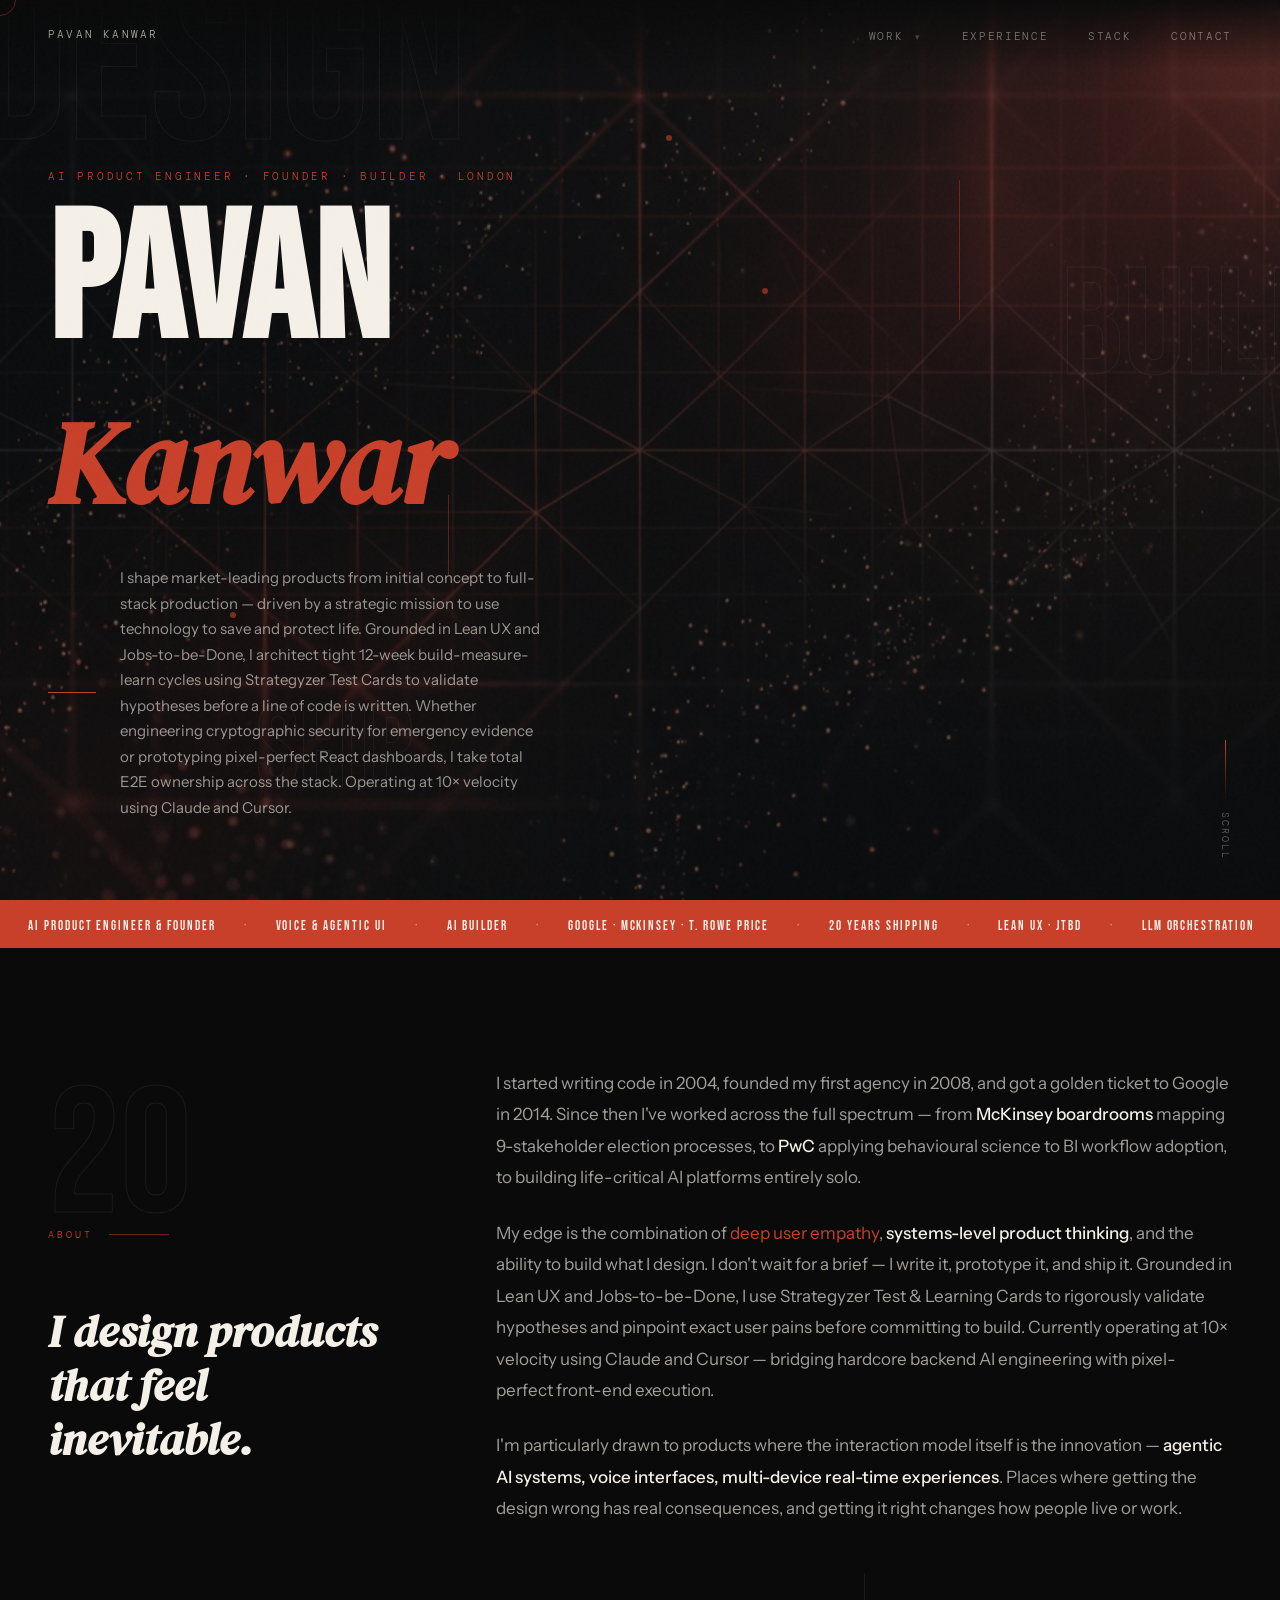
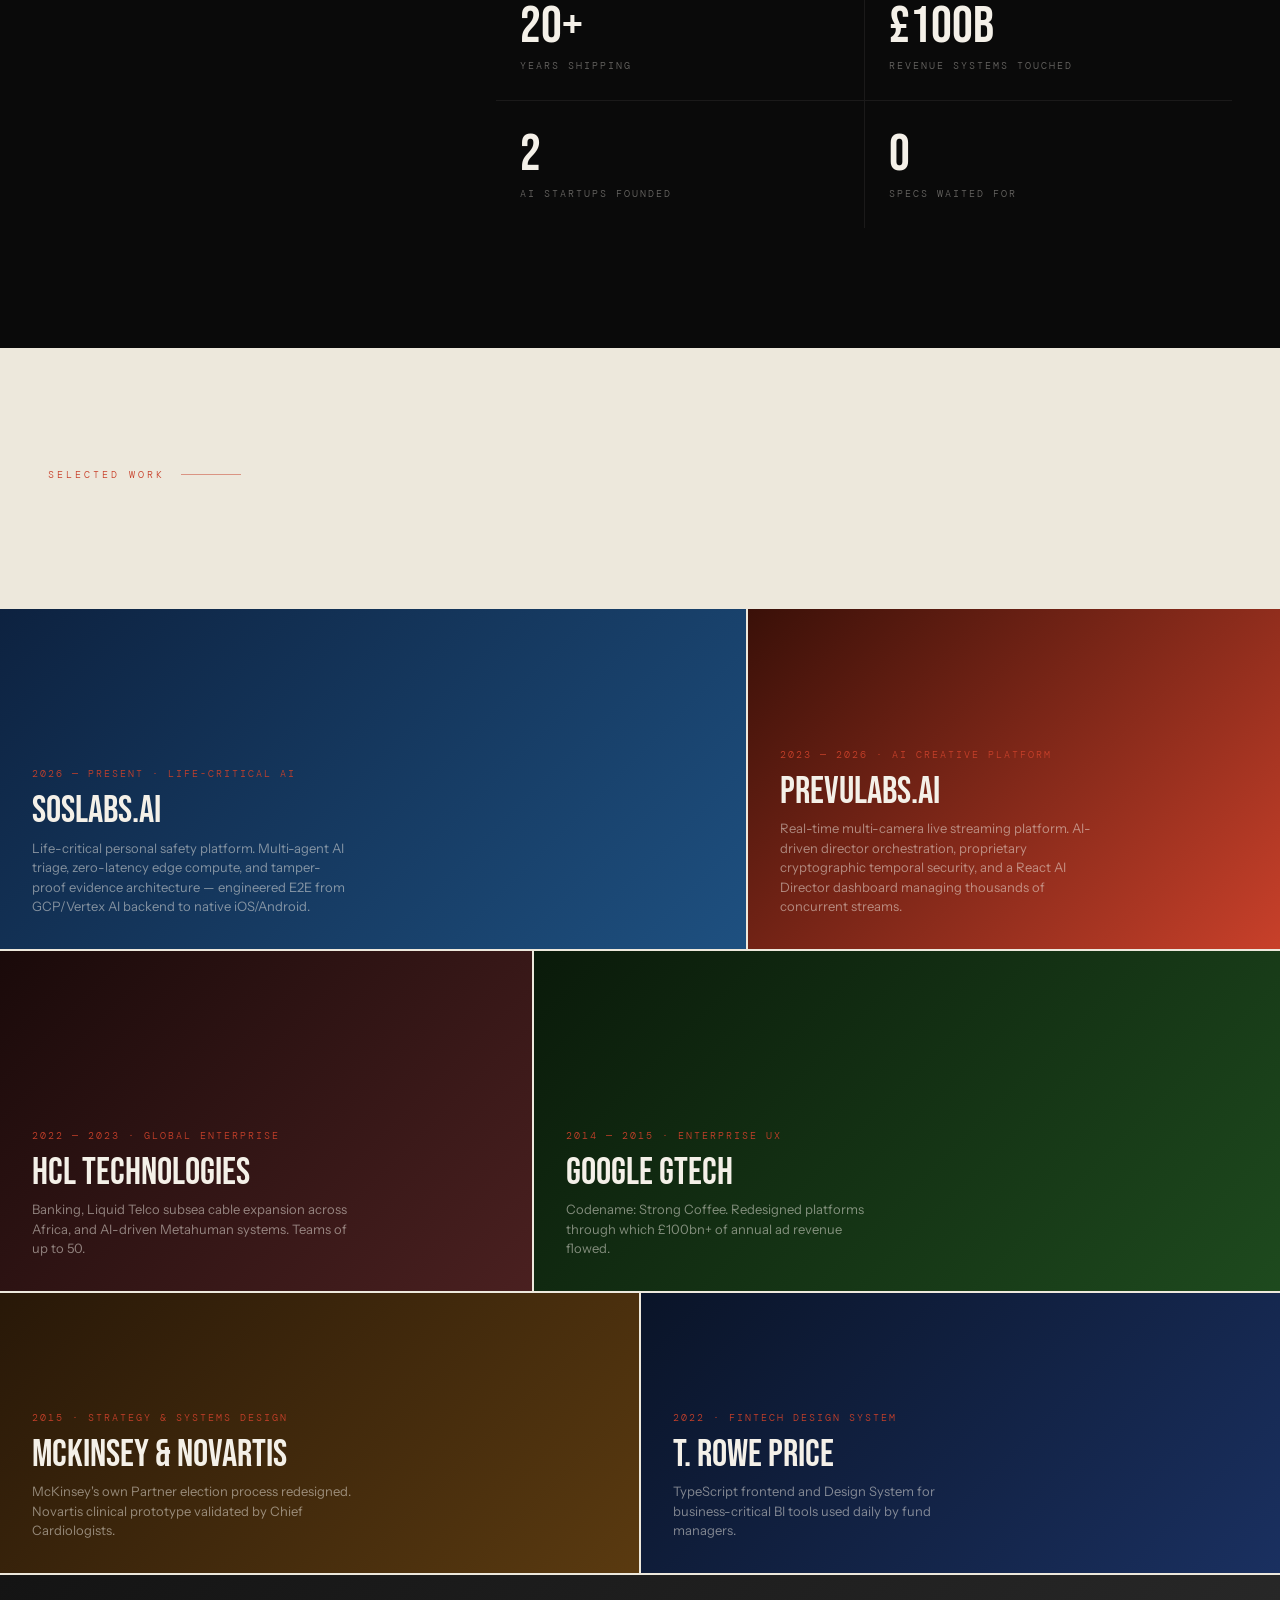
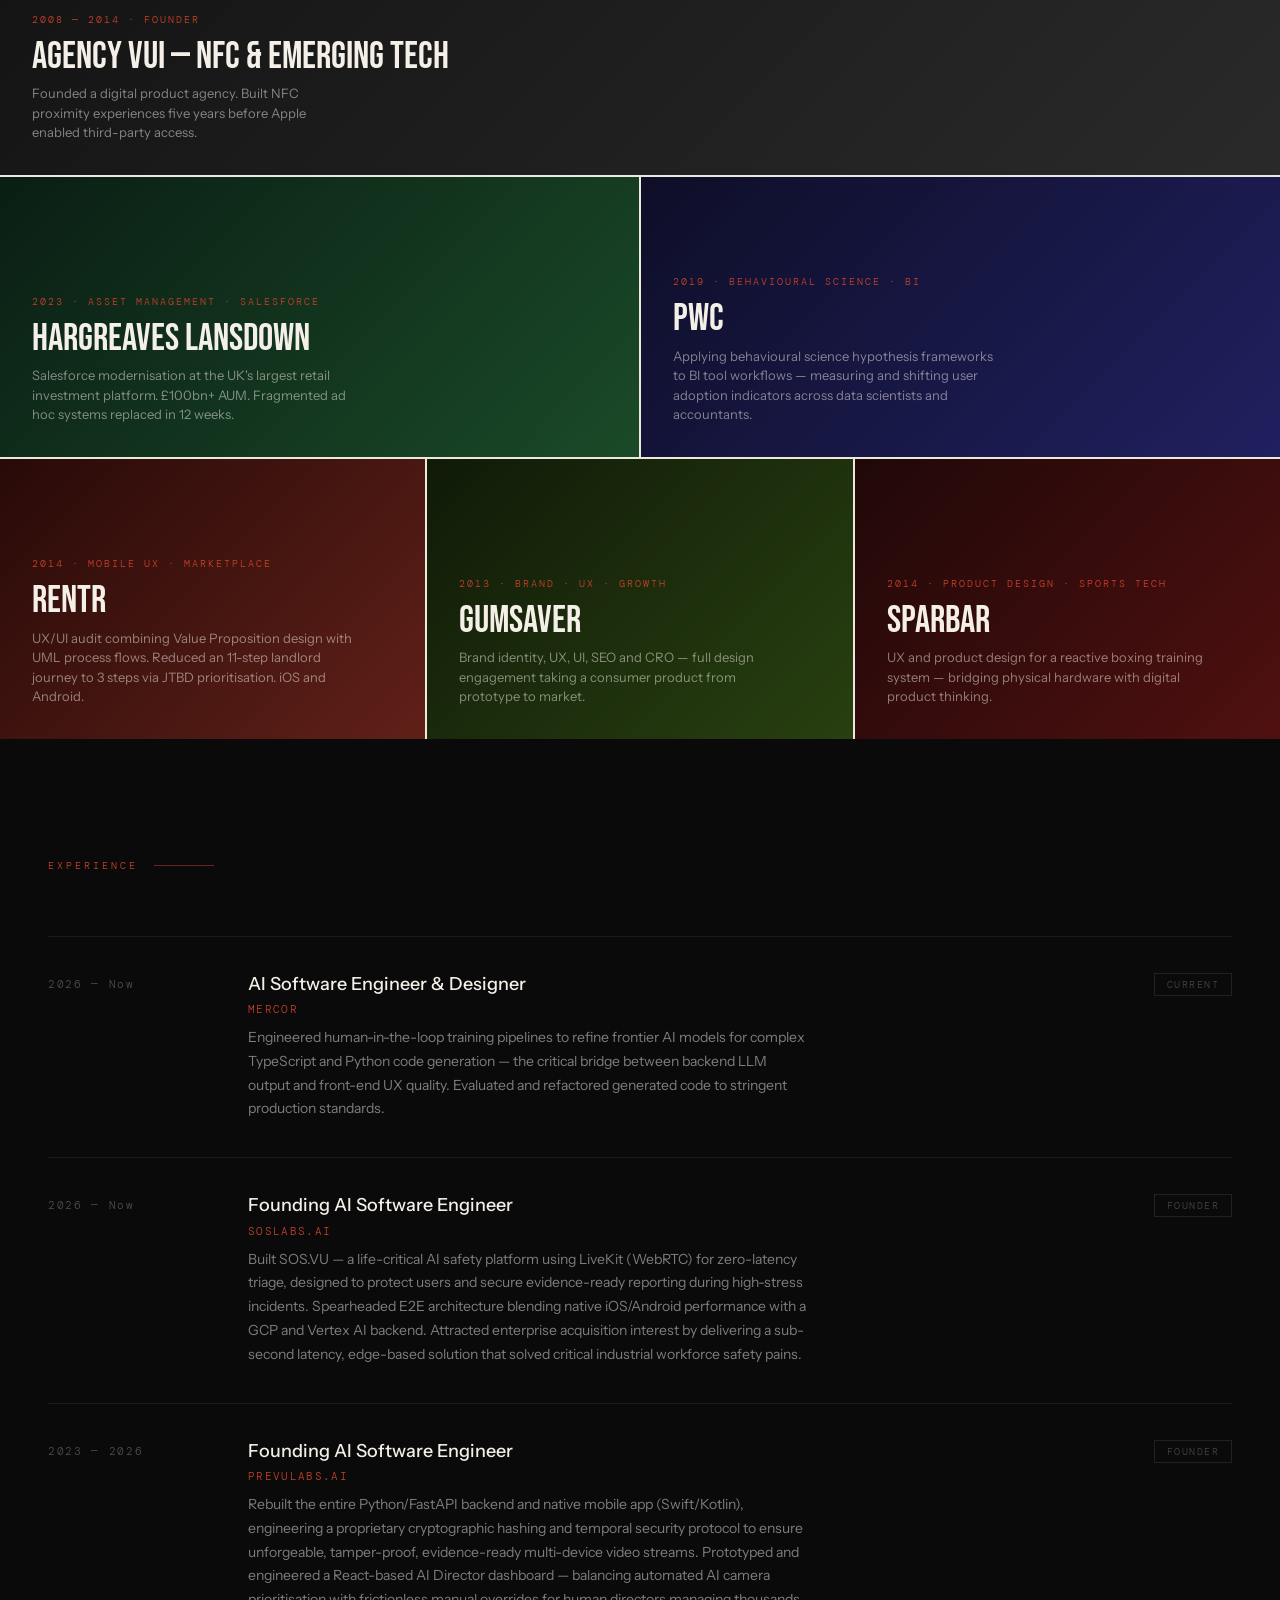
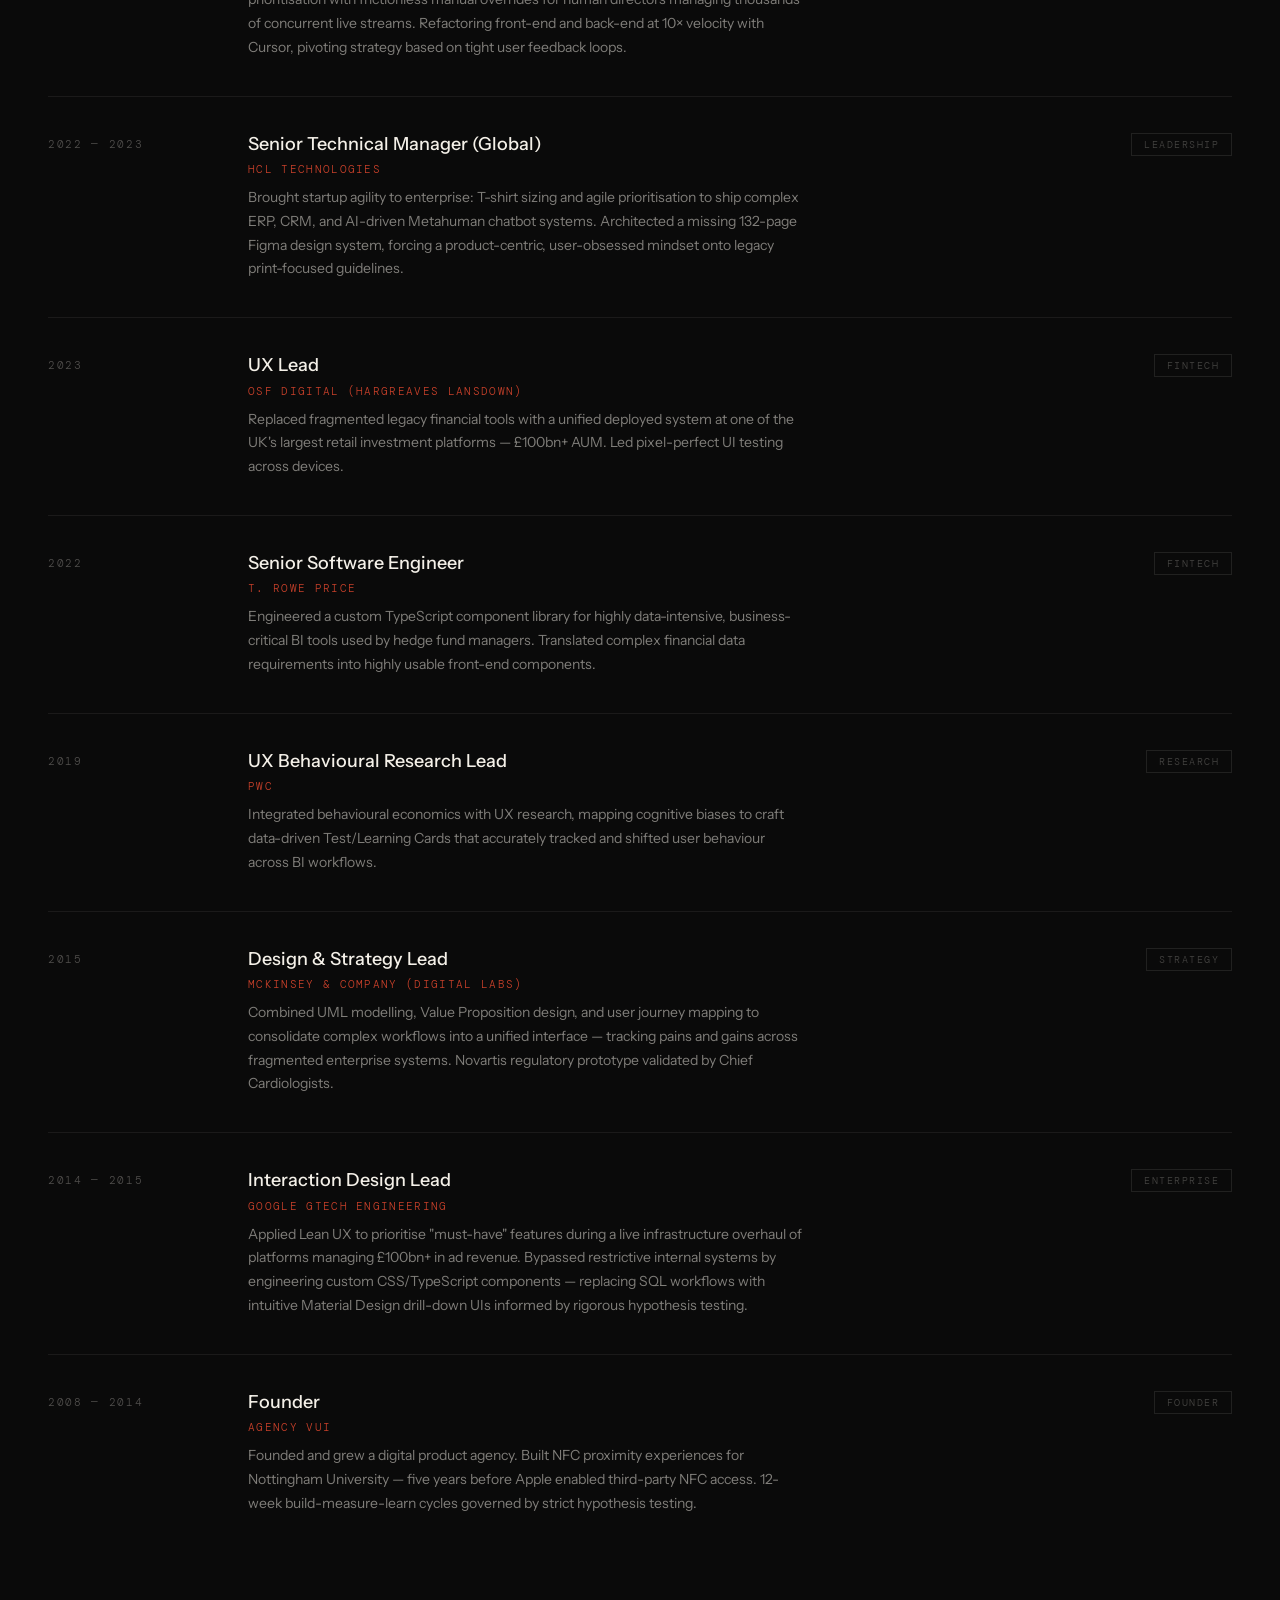
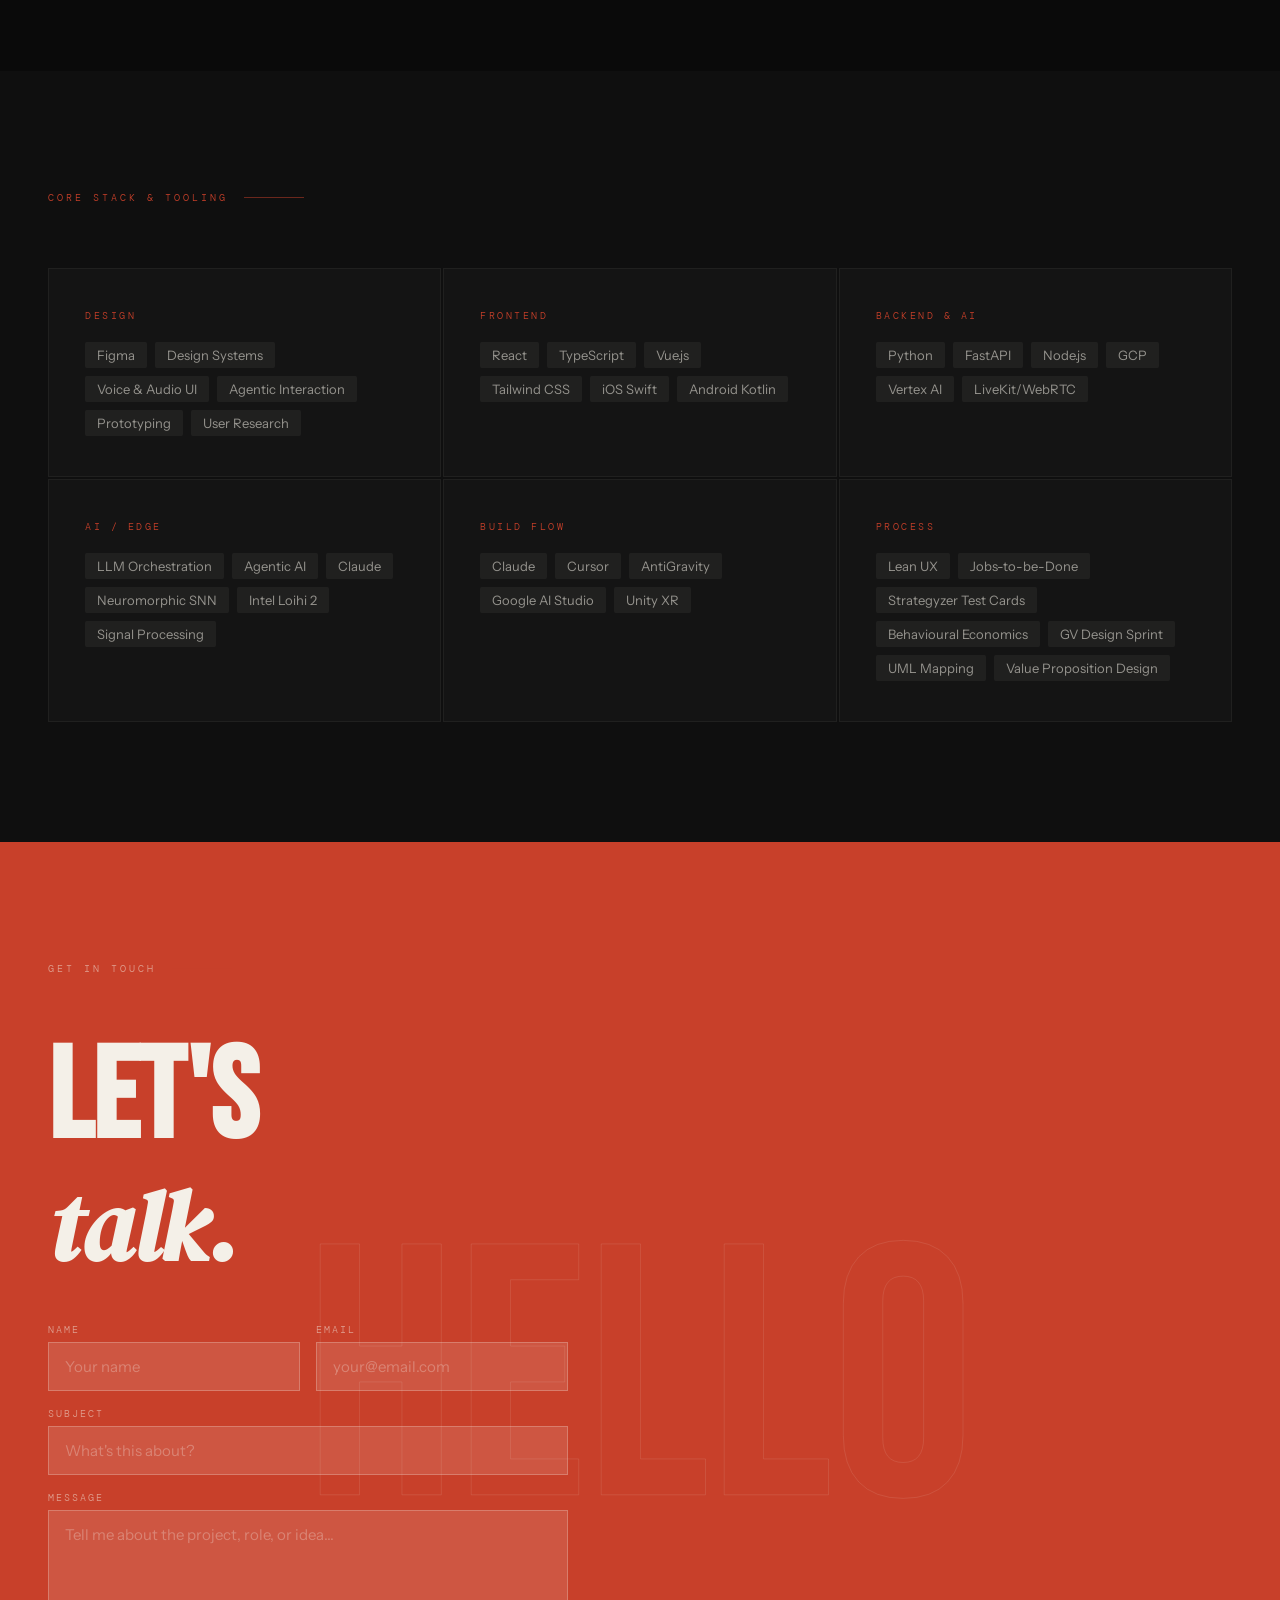
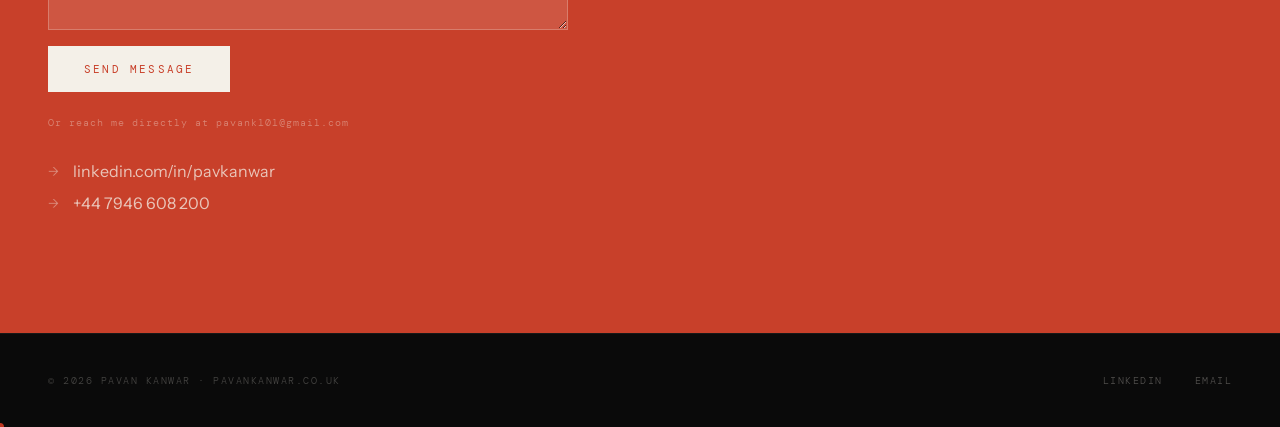
==== commit da7df097: "feat: align website with v3 AI Product Engineer & Founder positioning" ====
--- a/index.html
+++ b/index.html
@@ -3,8 +3,8 @@
 <head>
 <meta charset="UTF-8">
 <meta name="viewport" content="width=device-width, initial-scale=1.0">
-<title>Pavan Kanwar — AI Product Engineer & Front-End Designer</title>
-<meta name="description" content="AI Product Engineer and Designer who shapes market-leading products from initial concept to production front-end code. Grounded in a deep foundation of HCI, specializing in React, TypeScript, and Native Mobile.">
+<title>Pavan Kanwar — AI Product Engineer &amp; Founder</title>
+<meta name="description" content="AI Product Engineer, Founder, and Builder who shapes market-leading products from initial concept to full-stack production. Grounded in Lean UX, JTBD, and LLM-native execution — bridging GCP/Vertex AI backends with pixel-perfect React and TypeScript frontends.">
 <link rel="preconnect" href="https://fonts.googleapis.com">
 <link href="https://fonts.googleapis.com/css2?family=Bebas+Neue&family=DM+Serif+Display:ital@0;1&family=DM+Mono:wght@300;400&family=Instrument+Sans:wght@300;400;500&display=swap" rel="stylesheet">
 <link rel="stylesheet" href="assets/style.css">
@@ -86,11 +86,11 @@
   <div class="accent-dot accent-dot-3" data-speed="0.42"></div>
 
   <div class="hero-content">
-    <p class="hero-eyebrow">AI Product Engineer · Front-End Designer · Builder · London</p>
+    <p class="hero-eyebrow">AI Product Engineer · Founder · Builder · London</p>
     <h1 class="hero-name">PAVAN<br><em>Kanwar</em></h1>
     <div class="hero-descriptor">
       <div class="hero-rule"></div>
-      <p>I shape market-leading products from initial concept to production front-end code. Grounded in a deep foundation of Human-Computer Interaction, I specialize in replacing complex workflows with intuitive, data-intensive interfaces across React, TypeScript, and Native mobile.</p>
+      <p>I shape market-leading products from initial concept to full-stack production — driven by a strategic mission to use technology to save and protect life. Grounded in Lean UX and Jobs-to-be-Done, I architect tight 12-week build-measure-learn cycles using Strategyzer Test Cards to validate hypotheses before a line of code is written. Whether engineering cryptographic security for emergency evidence or prototyping pixel-perfect React dashboards, I take total E2E ownership across the stack. Operating at 10× velocity using Claude and Cursor.</p>
     </div>
   </div>
   <div class="hero-scroll" aria-hidden="true">
@@ -102,22 +102,22 @@
 <!-- ── MARQUEE ── -->
 <div class="marquee-strip" aria-hidden="true">
   <div class="marquee-inner">
-    <span>Founding Product Designer</span><span class="dot">·</span>
-    <span>Voice & Agentic UI</span><span class="dot">·</span>
+    <span>AI Product Engineer &amp; Founder</span><span class="dot">·</span>
+    <span>Voice &amp; Agentic UI</span><span class="dot">·</span>
     <span>AI Builder</span><span class="dot">·</span>
     <span>Google · McKinsey · T. Rowe Price</span><span class="dot">·</span>
     <span>20 Years Shipping</span><span class="dot">·</span>
-    <span>Design Systems</span><span class="dot">·</span>
+    <span>Lean UX · JTBD</span><span class="dot">·</span>
     <span>LLM Orchestration</span><span class="dot">·</span>
-    <span>Neuromorphic Edge</span><span class="dot">·</span>
-    <span>Founding Product Designer</span><span class="dot">·</span>
-    <span>Voice & Agentic UI</span><span class="dot">·</span>
+    <span>Concept → Production</span><span class="dot">·</span>
+    <span>AI Product Engineer &amp; Founder</span><span class="dot">·</span>
+    <span>Voice &amp; Agentic UI</span><span class="dot">·</span>
     <span>AI Builder</span><span class="dot">·</span>
     <span>Google · McKinsey · T. Rowe Price</span><span class="dot">·</span>
     <span>20 Years Shipping</span><span class="dot">·</span>
-    <span>Design Systems</span><span class="dot">·</span>
+    <span>Lean UX · JTBD</span><span class="dot">·</span>
     <span>LLM Orchestration</span><span class="dot">·</span>
-    <span>Neuromorphic Edge</span><span class="dot">·</span>
+    <span>Concept → Production</span><span class="dot">·</span>
   </div>
 </div>
 
@@ -130,7 +130,7 @@
   </div>
   <div class="about-body">
     <p class="reveal">I started writing code in 2004, founded my first agency in 2008, and got a golden ticket to Google in 2014. Since then I've worked across the full spectrum — from <strong>McKinsey boardrooms</strong> mapping 9-stakeholder election processes, to <strong>PwC</strong> applying behavioural science to BI workflow adoption, to building life-critical AI platforms entirely solo.</p>
-    <p class="reveal">My edge is the combination of <em>deep user empathy</em>, <strong>systems-level product thinking</strong>, and the ability to build what I design. I don't wait for a brief — I write it, prototype it, and ship it. Currently operating at 10x velocity using AI tooling (Claude + Cursor + AntiGravity) to prototype and build resilient, LLM-enhanced user experiences. I don't just write code; I own the end-user delight.</p>
+    <p class="reveal">My edge is the combination of <em>deep user empathy</em>, <strong>systems-level product thinking</strong>, and the ability to build what I design. I don't wait for a brief — I write it, prototype it, and ship it. Grounded in Lean UX and Jobs-to-be-Done, I use Strategyzer Test &amp; Learning Cards to rigorously validate hypotheses and pinpoint exact user pains before committing to build. Currently operating at 10× velocity using Claude and Cursor — bridging hardcore backend AI engineering with pixel-perfect front-end execution.</p>
     <p class="reveal">I'm particularly drawn to products where the interaction model itself is the innovation — <strong>agentic AI systems, voice interfaces, multi-device real-time experiences</strong>. Places where getting the design wrong has real consequences, and getting it right changes how people live or work.</p>
     <div class="about-stats">
       <div class="stat reveal"><div class="stat-number">20+</div><div class="stat-label">Years shipping</div></div>
@@ -154,7 +154,7 @@
         <div class="work-arrow">↗</div>
         <div class="work-tag">2026 — Present · Life-Critical AI</div>
         <div class="work-title">SOSLabs.ai</div>
-        <div class="work-sub">Interaction design for AI operating in emergencies. Voice detection, distress classification, zero-latency streaming.</div>
+        <div class="work-sub">Life-critical personal safety platform. Multi-agent AI triage, zero-latency edge compute, and tamper-proof evidence architecture — engineered E2E from GCP/Vertex AI backend to native iOS/Android.</div>
       </div>
     </a>
 
@@ -164,7 +164,7 @@
         <div class="work-arrow">↗</div>
         <div class="work-tag">2023 — 2026 · AI Creative Platform</div>
         <div class="work-title">PreVULabs.ai</div>
-        <div class="work-sub">Multi-device real-time creative collaboration. Cryptographic media identity. Built end-to-end as sole designer and engineer.</div>
+        <div class="work-sub">Real-time multi-camera live streaming platform. AI-driven director orchestration, proprietary cryptographic temporal security, and a React AI Director dashboard managing thousands of concurrent streams.</div>
       </div>
     </a>
 
@@ -192,8 +192,8 @@
       <div class="work-item-inner">
         <div class="work-bg"></div>
         <div class="work-arrow">↗</div>
-        <div class="work-tag">2015 · Strategy & Systems Design</div>
-        <div class="work-title">McKinsey & Novartis</div>
+        <div class="work-tag">2015 · Strategy &amp; Systems Design</div>
+        <div class="work-title">McKinsey &amp; Novartis</div>
         <div class="work-sub">McKinsey's own Partner election process redesigned. Novartis clinical prototype validated by Chief Cardiologists.</div>
       </div>
     </a>
@@ -213,7 +213,7 @@
         <div class="work-bg"></div>
         <div class="work-arrow">↗</div>
         <div class="work-tag">2008 — 2014 · Founder</div>
-        <div class="work-title">Agency VUi — NFC & Emerging Tech</div>
+        <div class="work-title">Agency VUi — NFC &amp; Emerging Tech</div>
         <div class="work-sub">Founded a digital product agency. Built NFC proximity experiences five years before Apple enabled third-party access.</div>
       </div>
     </a>
@@ -244,7 +244,7 @@
         <div class="work-arrow">↗</div>
         <div class="work-tag">2014 · Mobile UX · Marketplace</div>
         <div class="work-title">Rentr</div>
-        <div class="work-sub">UX research, consultancy and UI design for a disruptive peer-to-peer rental marketplace app. iOS and Android.</div>
+        <div class="work-sub">UX/UI audit combining Value Proposition design with UML process flows. Reduced an 11-step landlord journey to 3 steps via JTBD prioritisation. iOS and Android.</div>
       </div>
     </a>
 
@@ -279,9 +279,9 @@
     <div class="exp-item reveal">
       <div class="exp-year">2026 — Now</div>
       <div>
-        <div class="exp-role">AI Software Engineer & Designer</div>
+        <div class="exp-role">AI Software Engineer &amp; Designer</div>
         <div class="exp-company">Mercor</div>
-        <div class="exp-desc">Engineered human-in-the-loop training pipelines to refine frontier AI models for complex TypeScript and Python code generation. Bridged developer output with pixel-perfect UX by evaluating and refactoring front-end code to stringent production standards.</div>
+        <div class="exp-desc">Engineered human-in-the-loop training pipelines to refine frontier AI models for complex TypeScript and Python code generation — the critical bridge between backend LLM output and front-end UX quality. Evaluated and refactored generated code to stringent production standards.</div>
       </div>
       <div class="exp-tag">Current</div>
     </div>
@@ -291,7 +291,7 @@
       <div>
         <div class="exp-role">Founding AI Software Engineer</div>
         <div class="exp-company">SOSLabs.ai</div>
-        <div class="exp-desc">Spearheaded front-end architecture pivot from Flutter to Native iOS/Android, achieving zero-latency multi-camera streaming. Prototyped a complex "AI Monitor" dashboard via Figma and AI Studio for multi-device incident visualization.</div>
+        <div class="exp-desc">Built SOS.VU — a life-critical AI safety platform using LiveKit (WebRTC) for zero-latency triage, designed to protect users and secure evidence-ready reporting during high-stress incidents. Spearheaded E2E architecture blending native iOS/Android performance with a GCP and Vertex AI backend. Attracted enterprise acquisition interest by delivering a sub-second latency, edge-based solution that solved critical industrial workforce safety pains.</div>
       </div>
       <div class="exp-tag">Founder</div>
     </div>
@@ -301,7 +301,7 @@
       <div>
         <div class="exp-role">Founding AI Software Engineer</div>
         <div class="exp-company">PreVULabs.ai</div>
-        <div class="exp-desc">Prototyped and engineered a React-based "AI Director" dashboard to visualize live streams from thousands of concurrent devices. Translated complex web-based React components into performant native mobile integrations across iOS and Android.</div>
+        <div class="exp-desc">Rebuilt the entire Python/FastAPI backend and native mobile app (Swift/Kotlin), engineering a proprietary cryptographic hashing and temporal security protocol to ensure unforgeable, tamper-proof, evidence-ready multi-device video streams. Prototyped and engineered a React-based AI Director dashboard — balancing automated AI camera prioritisation with frictionless manual overrides for human directors managing thousands of concurrent live streams. Refactoring front-end and back-end at 10× velocity with Cursor, pivoting strategy based on tight user feedback loops.</div>
       </div>
       <div class="exp-tag">Founder</div>
     </div>
@@ -311,7 +311,7 @@
       <div>
         <div class="exp-role">Senior Technical Manager (Global)</div>
         <div class="exp-company">HCL Technologies</div>
-        <div class="exp-desc">Led cross-functional product and engineering teams of 5–50 across banking, telco, and enterprise programmes. Reported to SVP, EMEA.</div>
+        <div class="exp-desc">Brought startup agility to enterprise: T-shirt sizing and agile prioritisation to ship complex ERP, CRM, and AI-driven Metahuman chatbot systems. Architected a missing 132-page Figma design system, forcing a product-centric, user-obsessed mindset onto legacy print-focused guidelines.</div>
       </div>
       <div class="exp-tag">Leadership</div>
     </div>
@@ -321,7 +321,7 @@
       <div>
         <div class="exp-role">UX Lead</div>
         <div class="exp-company">OSF Digital (Hargreaves Lansdown)</div>
-        <div class="exp-desc">Replaced fragmented ad hoc systems with Salesforce integrations at one of the UK's largest retail investment platforms — £100bn+ AUM.</div>
+        <div class="exp-desc">Replaced fragmented legacy financial tools with a unified deployed system at one of the UK's largest retail investment platforms — £100bn+ AUM. Led pixel-perfect UI testing across devices.</div>
       </div>
       <div class="exp-tag">FinTech</div>
     </div>
@@ -331,7 +331,7 @@
       <div>
         <div class="exp-role">Senior Software Engineer</div>
         <div class="exp-company">T. Rowe Price</div>
-        <div class="exp-desc">Figma design and TypeScript frontend for fund manager BI tools. Co-authored Design System strategy and component library.</div>
+        <div class="exp-desc">Engineered a custom TypeScript component library for highly data-intensive, business-critical BI tools used by hedge fund managers. Translated complex financial data requirements into highly usable front-end components.</div>
       </div>
       <div class="exp-tag">FinTech</div>
     </div>
@@ -339,9 +339,9 @@
     <div class="exp-item reveal">
       <div class="exp-year">2019</div>
       <div>
-        <div class="exp-role">UX Behavioural & Data Research Lead</div>
+        <div class="exp-role">UX Behavioural Research Lead</div>
         <div class="exp-company">PwC</div>
-        <div class="exp-desc">Redesigned BI workflows using a Behavioural Science hypothesis framework. Tracked and shifted measurable user adoption indicators.</div>
+        <div class="exp-desc">Integrated behavioural economics with UX research, mapping cognitive biases to craft data-driven Test/Learning Cards that accurately tracked and shifted user behaviour across BI workflows.</div>
       </div>
       <div class="exp-tag">Research</div>
     </div>
@@ -349,9 +349,9 @@
     <div class="exp-item reveal">
       <div class="exp-year">2015</div>
       <div>
-        <div class="exp-role">Design & Strategy Lead</div>
-        <div class="exp-company">McKinsey & Company (Digital Labs)</div>
-        <div class="exp-desc">Novartis regulatory prototyping validated by Chief Cardiologists. McKinsey's own Partner election process redesigned end-to-end.</div>
+        <div class="exp-role">Design &amp; Strategy Lead</div>
+        <div class="exp-company">McKinsey &amp; Company (Digital Labs)</div>
+        <div class="exp-desc">Combined UML modelling, Value Proposition design, and user journey mapping to consolidate complex workflows into a unified interface — tracking pains and gains across fragmented enterprise systems. Novartis regulatory prototype validated by Chief Cardiologists.</div>
       </div>
       <div class="exp-tag">Strategy</div>
     </div>
@@ -360,8 +360,8 @@
       <div class="exp-year">2014 — 2015</div>
       <div>
         <div class="exp-role">Interaction Design Lead</div>
-        <div class="exp-company">Google gTech</div>
-        <div class="exp-desc">Engineered custom CSS/TypeScript components to bypass restrictive internal systems, delivering a Material Design experience for £100bn+ ad-revenue dashboards. Merged fragmented analytics tools into a unified dashboard, replacing SQL workflows with intuitive drill-down UIs.</div>
+        <div class="exp-company">Google gTech Engineering</div>
+        <div class="exp-desc">Applied Lean UX to prioritise "must-have" features during a live infrastructure overhaul of platforms managing £100bn+ in ad revenue. Bypassed restrictive internal systems by engineering custom CSS/TypeScript components — replacing SQL workflows with intuitive Material Design drill-down UIs informed by rigorous hypothesis testing.</div>
       </div>
       <div class="exp-tag">Enterprise</div>
     </div>
@@ -371,7 +371,7 @@
       <div>
         <div class="exp-role">Founder</div>
         <div class="exp-company">Agency VUi</div>
-        <div class="exp-desc">Founded and grew a digital product agency. Built NFC proximity experiences for Nottingham University — five years before Apple enabled third-party NFC access.</div>
+        <div class="exp-desc">Founded and grew a digital product agency. Built NFC proximity experiences for Nottingham University — five years before Apple enabled third-party NFC access. 12-week build-measure-learn cycles governed by strict hypothesis testing.</div>
       </div>
       <div class="exp-tag">Founder</div>
     </div>
@@ -381,13 +381,13 @@
 
 <!-- ── STACK ── -->
 <section class="stack" id="stack">
-  <div class="section-label">Core Stack & Tooling</div>
+  <div class="section-label">Core Stack &amp; Tooling</div>
   <div class="stack-grid">
     <div class="stack-cell reveal">
       <div class="stack-cat">Design</div>
       <div class="stack-items">
         <span class="stack-item">Figma</span><span class="stack-item">Design Systems</span>
-        <span class="stack-item">Voice & Audio UI</span><span class="stack-item">Agentic Interaction</span>
+        <span class="stack-item">Voice &amp; Audio UI</span><span class="stack-item">Agentic Interaction</span>
         <span class="stack-item">Prototyping</span><span class="stack-item">User Research</span>
       </div>
     </div>
@@ -395,23 +395,23 @@
       <div class="stack-cat">Frontend</div>
       <div class="stack-items">
         <span class="stack-item">React</span><span class="stack-item">TypeScript</span>
+        <span class="stack-item">Vue.js</span><span class="stack-item">Tailwind CSS</span>
         <span class="stack-item">iOS Swift</span><span class="stack-item">Android Kotlin</span>
       </div>
     </div>
     <div class="stack-cell reveal">
-      <div class="stack-cat">Backend</div>
+      <div class="stack-cat">Backend &amp; AI</div>
       <div class="stack-items">
         <span class="stack-item">Python</span><span class="stack-item">FastAPI</span>
         <span class="stack-item">Node.js</span><span class="stack-item">GCP</span>
-        <span class="stack-item">Vertex AI</span><span class="stack-item">Docker</span>
-        <span class="stack-item">Kubernetes</span>
+        <span class="stack-item">Vertex AI</span><span class="stack-item">LiveKit/WebRTC</span>
       </div>
     </div>
     <div class="stack-cell reveal">
       <div class="stack-cat">AI / Edge</div>
       <div class="stack-items">
         <span class="stack-item">LLM Orchestration</span><span class="stack-item">Agentic AI</span>
-        <span class="stack-item">LiveKit WebRTC</span><span class="stack-item">Neuromorphic SNN</span>
+        <span class="stack-item">Claude</span><span class="stack-item">Neuromorphic SNN</span>
         <span class="stack-item">Intel Loihi 2</span><span class="stack-item">Signal Processing</span>
       </div>
     </div>
@@ -426,9 +426,10 @@
     <div class="stack-cell reveal">
       <div class="stack-cat">Process</div>
       <div class="stack-items">
-        <span class="stack-item">GV Design Sprint</span><span class="stack-item">Lean UX</span>
-        <span class="stack-item">Human-Centred Sprint</span><span class="stack-item">LangChain</span>
-        <span class="stack-item">PyTorch</span><span class="stack-item">MCP</span>
+        <span class="stack-item">Lean UX</span><span class="stack-item">Jobs-to-be-Done</span>
+        <span class="stack-item">Strategyzer Test Cards</span><span class="stack-item">Behavioural Economics</span>
+        <span class="stack-item">GV Design Sprint</span><span class="stack-item">UML Mapping</span>
+        <span class="stack-item">Value Proposition Design</span>
       </div>
     </div>
   </div>
@@ -478,8 +479,8 @@
       <a href="https://linkedin.com/in/pavkanwar" class="contact-link" target="_blank" rel="noopener">
         <span class="arrow">→</span> linkedin.com/in/pavkanwar
       </a>
-      <a href="tel:+447535985871" class="contact-link">
-        <span class="arrow">→</span> +44 7535 985 871
+      <a href="tel:+447946608200" class="contact-link">
+        <span class="arrow">→</span> +44 7946 608 200
       </a>
     </div>
   </div>
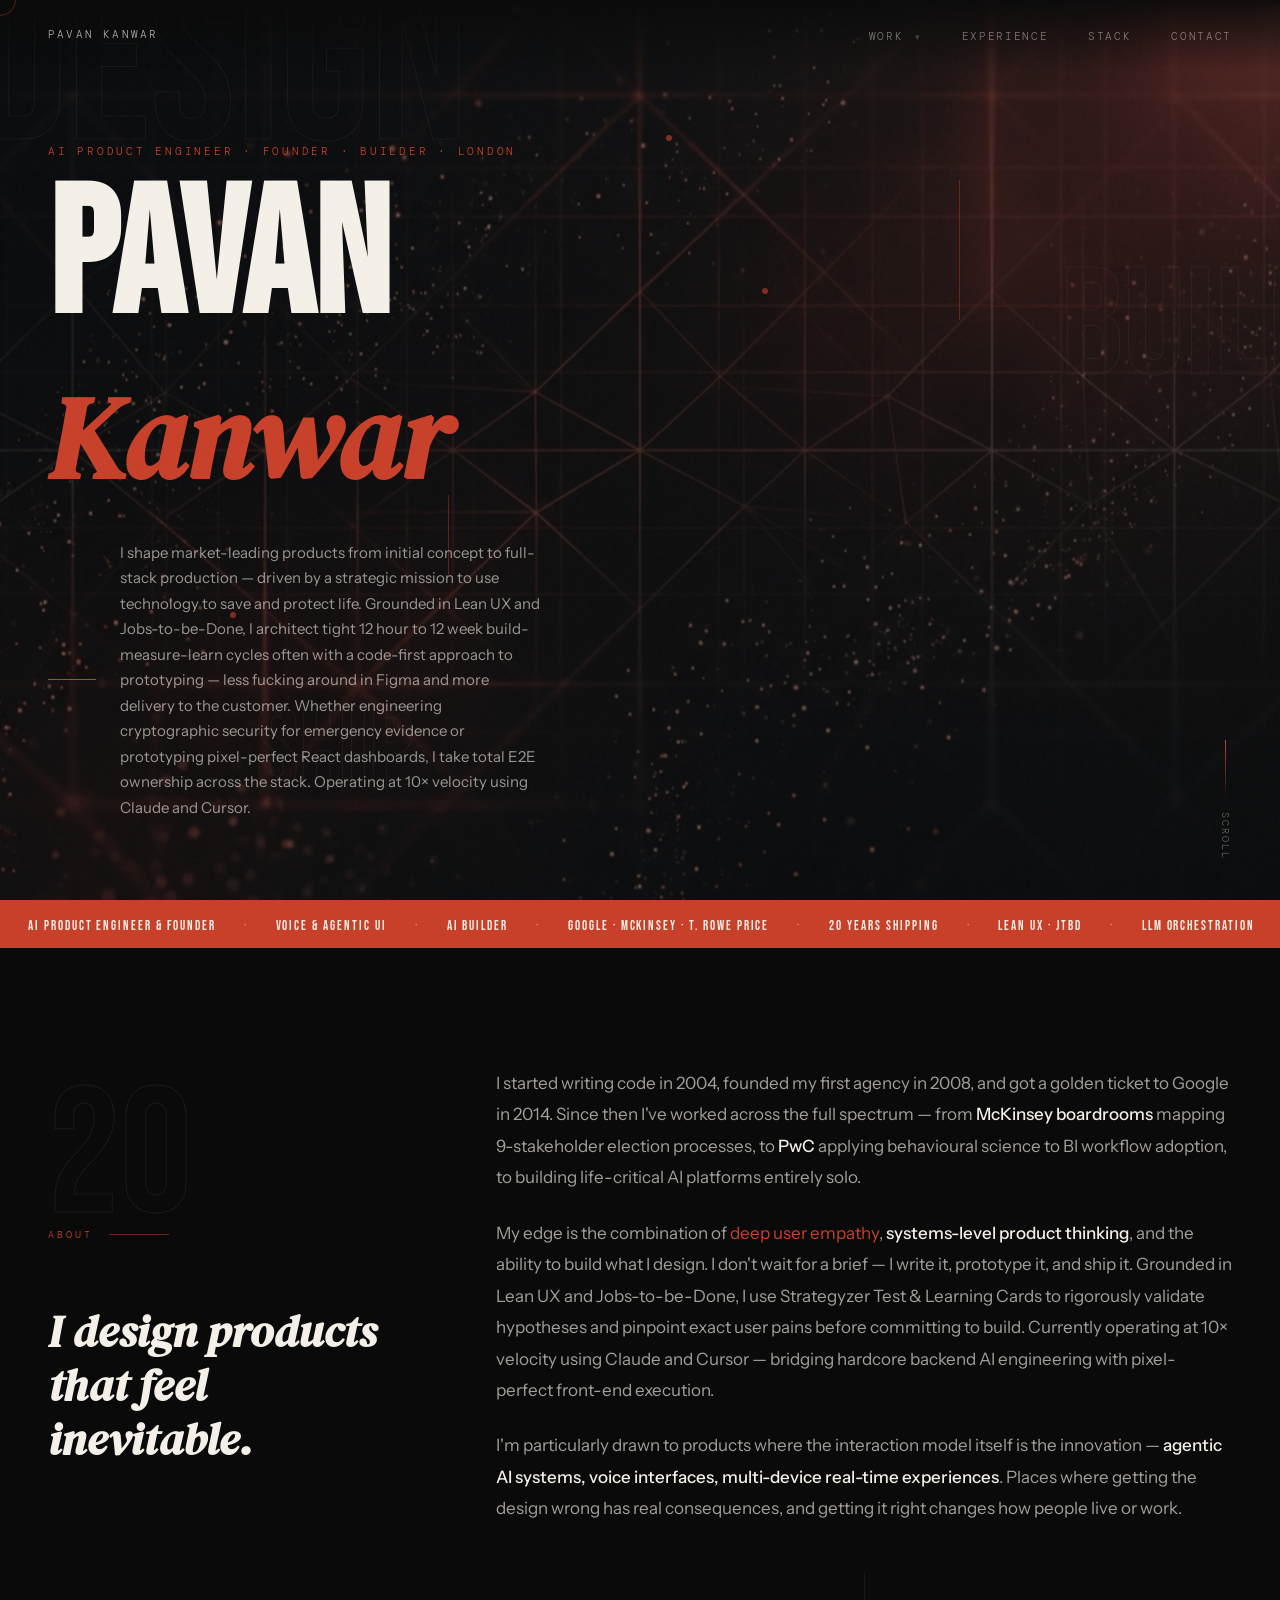
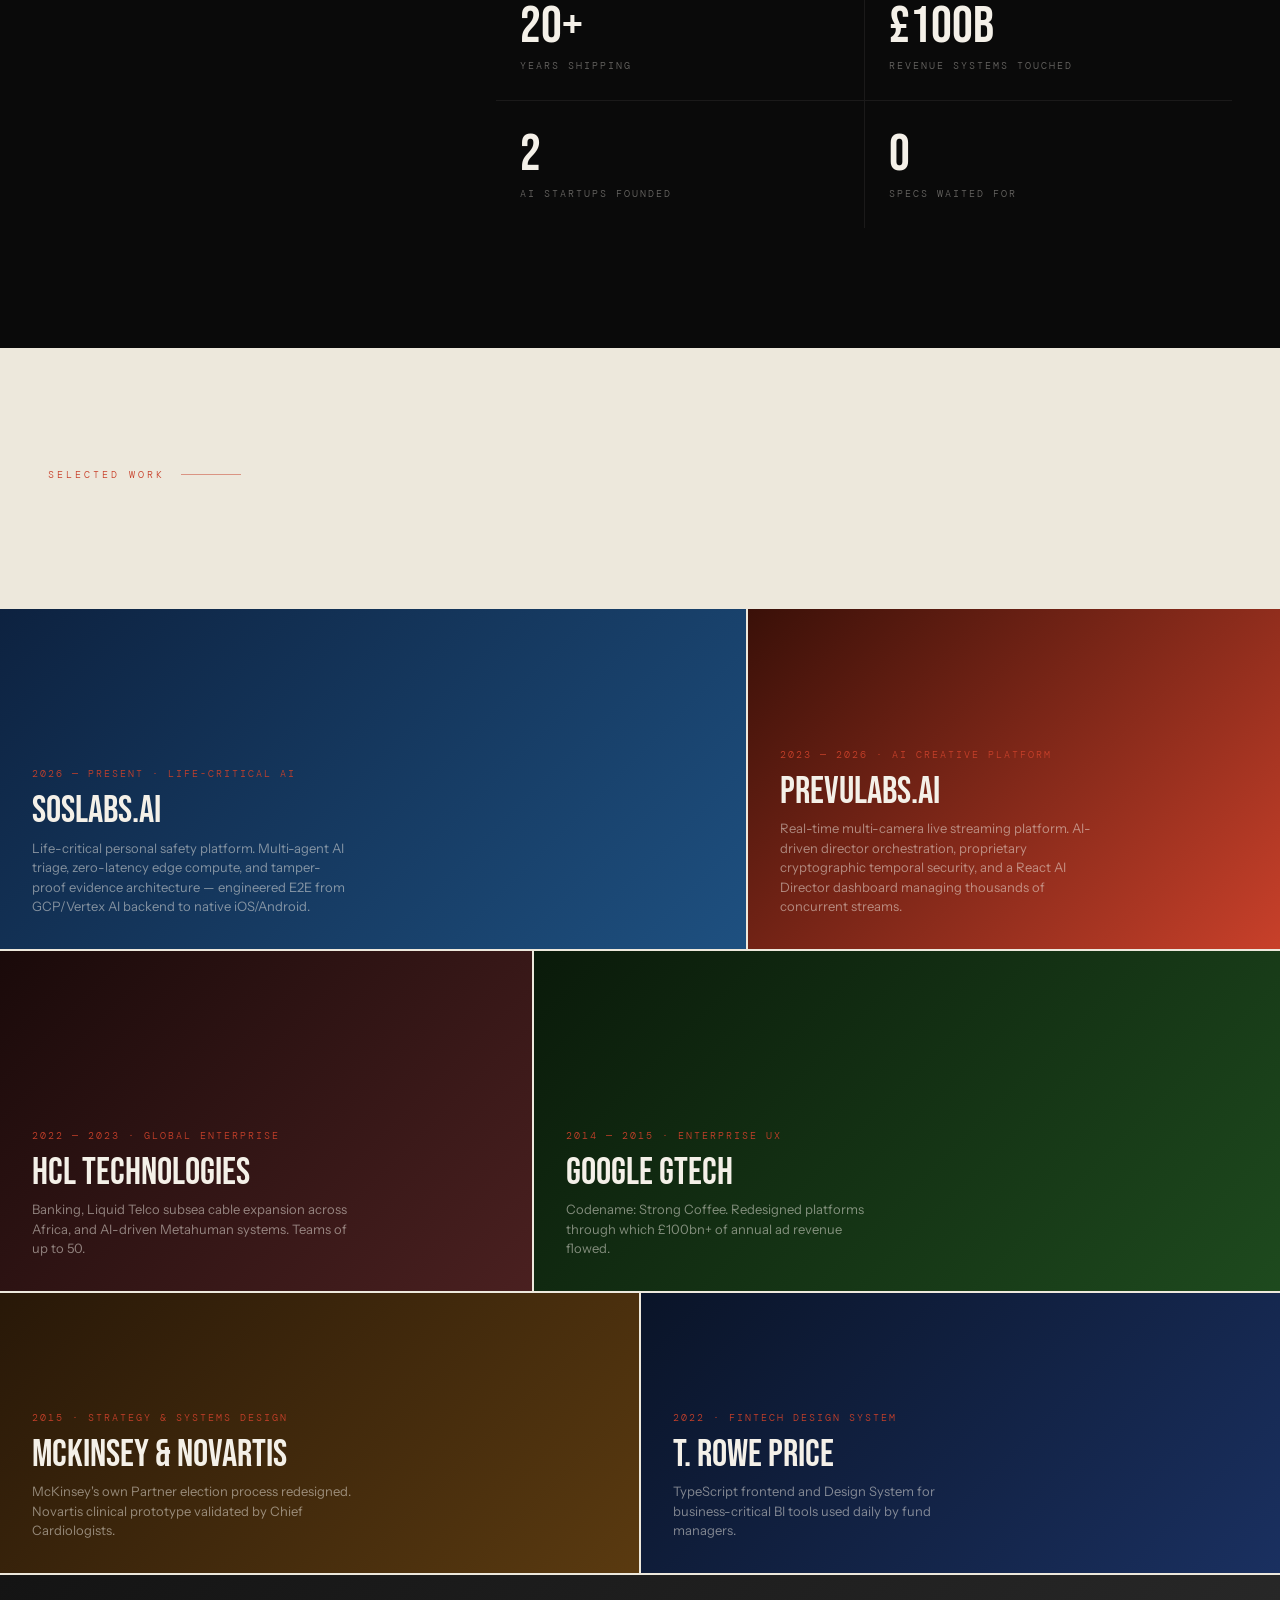
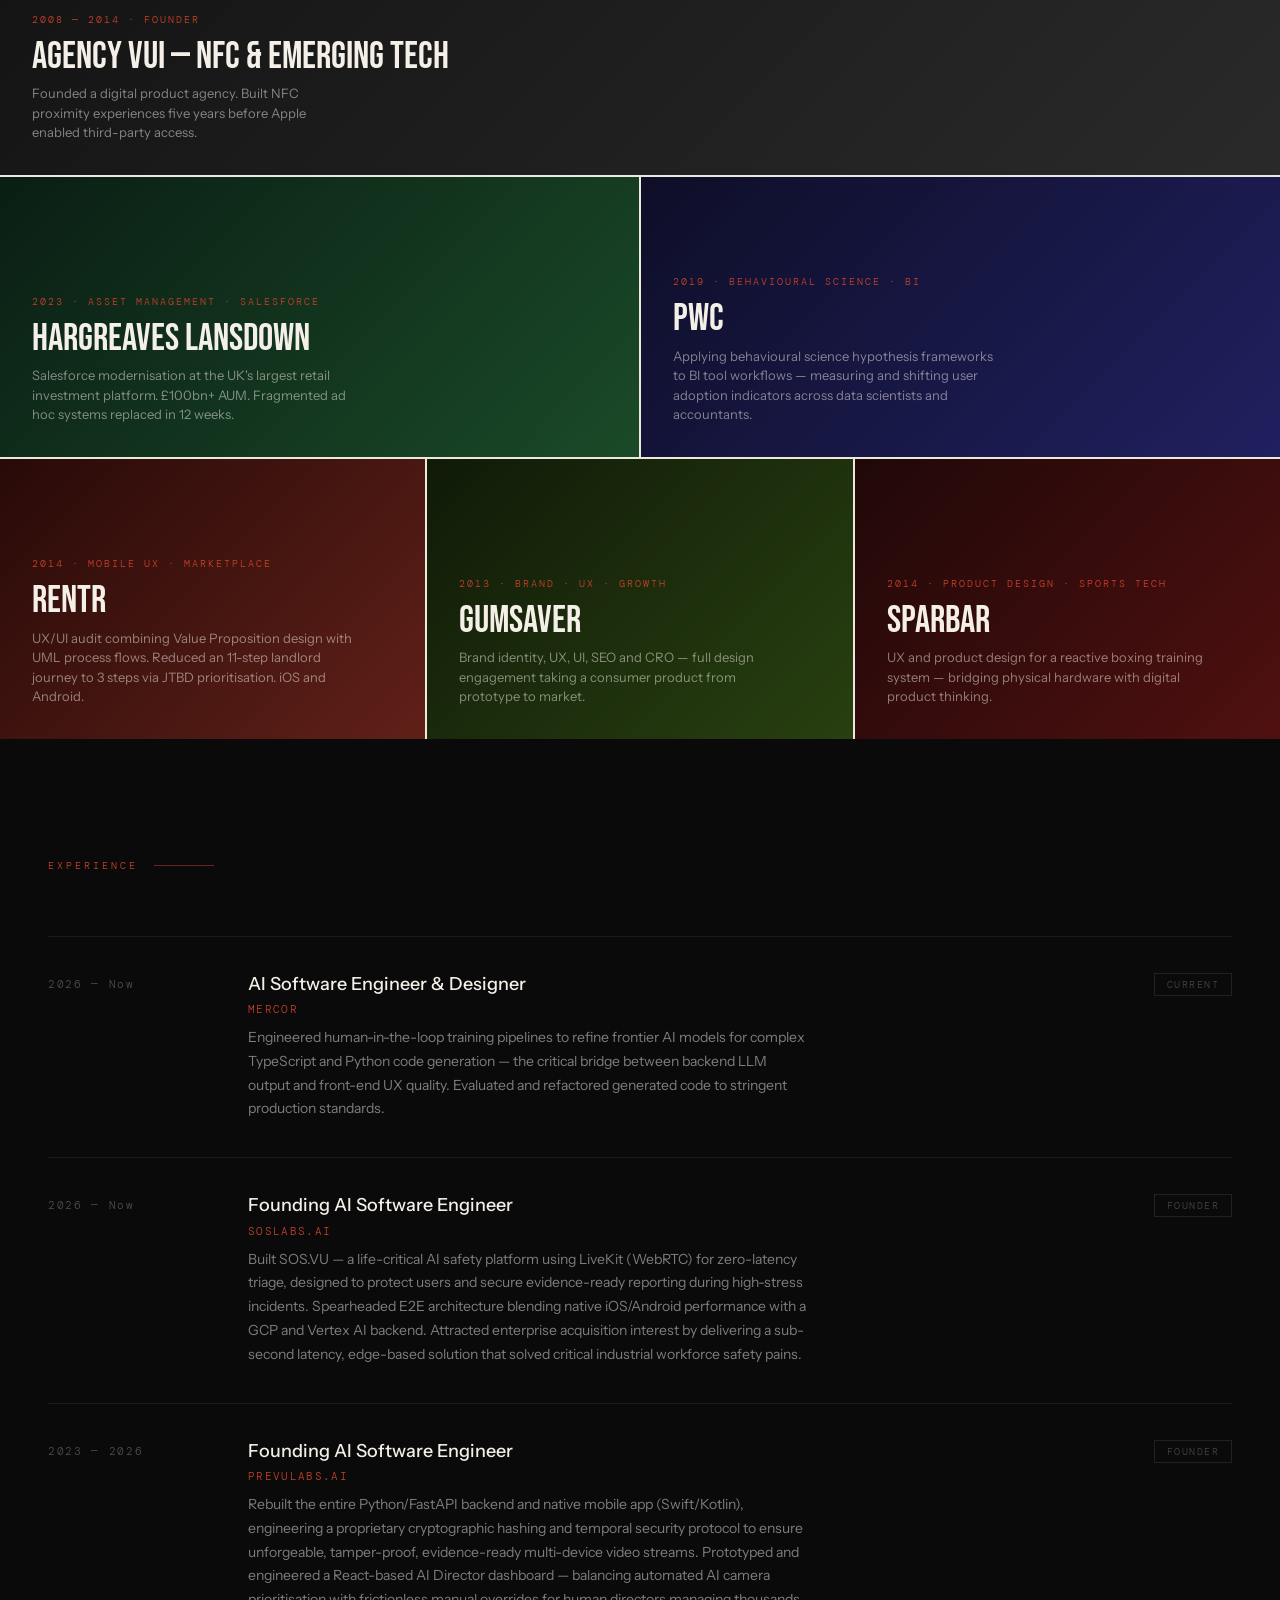
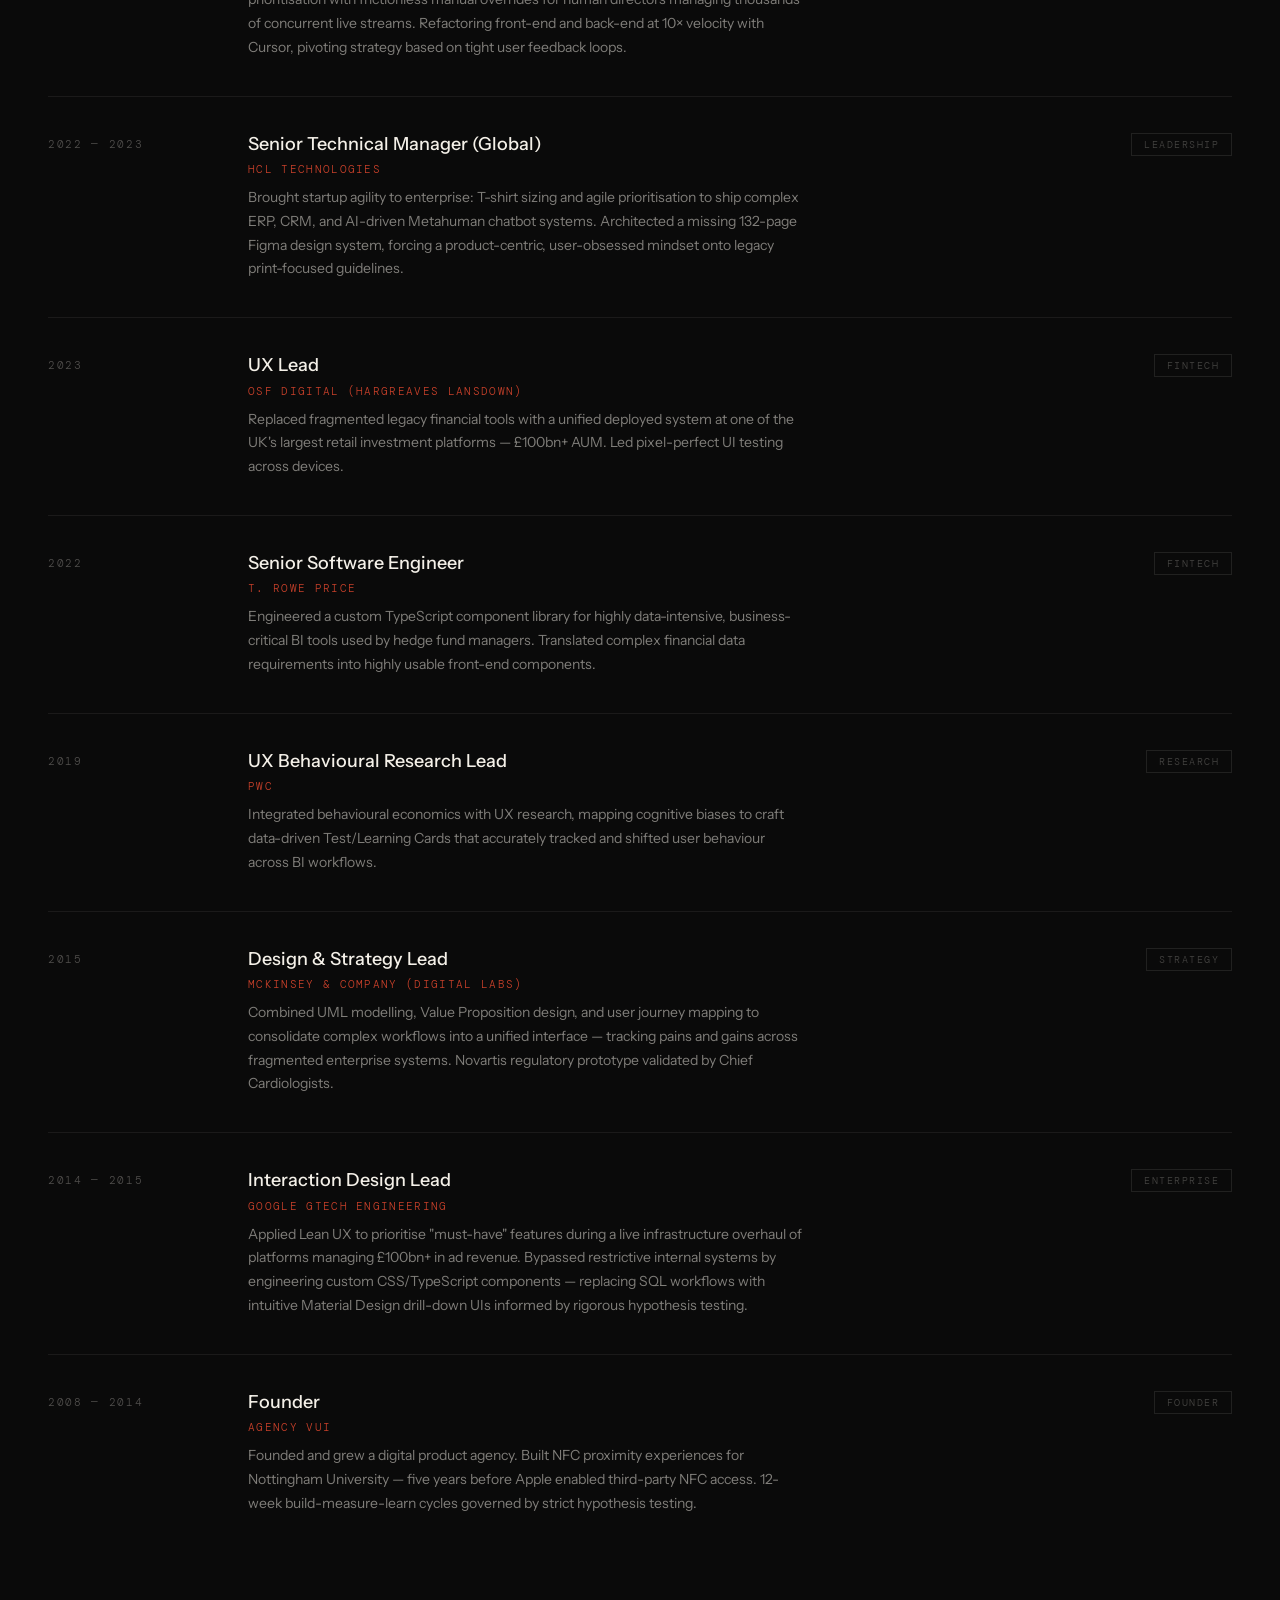
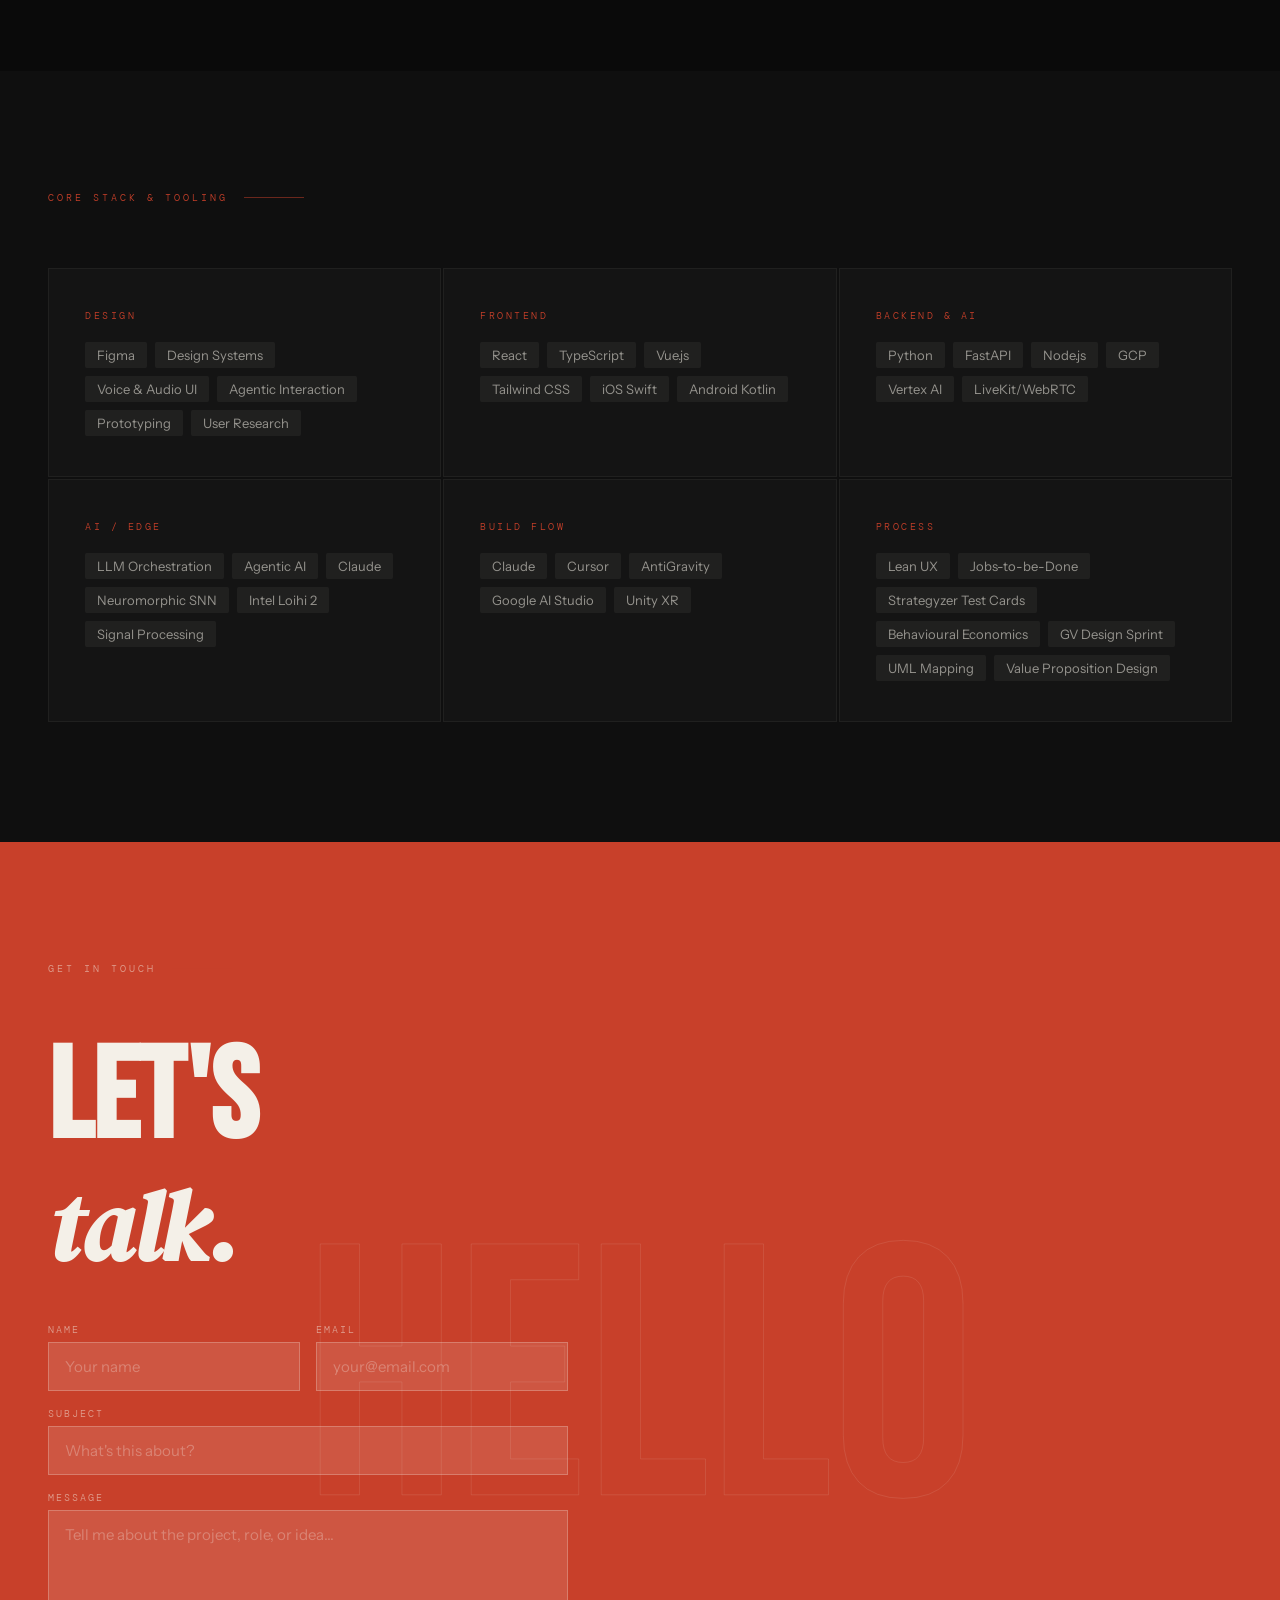
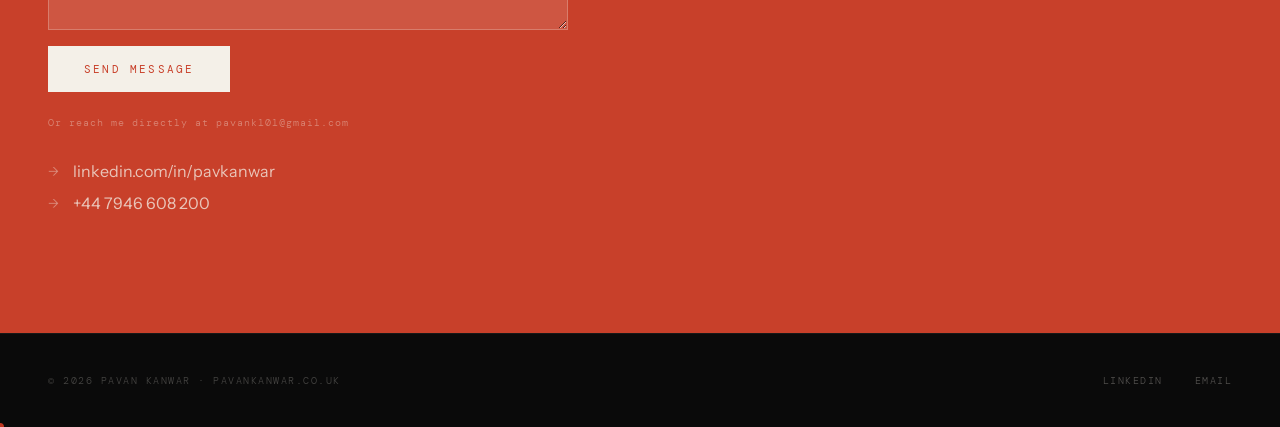
==== commit c113ddfd: "fix: sharpen hero descriptor — code-first, faster cycles" ====
--- a/index.html
+++ b/index.html
@@ -90,7 +90,7 @@
     <h1 class="hero-name">PAVAN<br><em>Kanwar</em></h1>
     <div class="hero-descriptor">
       <div class="hero-rule"></div>
-      <p>I shape market-leading products from initial concept to full-stack production — driven by a strategic mission to use technology to save and protect life. Grounded in Lean UX and Jobs-to-be-Done, I architect tight 12-week build-measure-learn cycles using Strategyzer Test Cards to validate hypotheses before a line of code is written. Whether engineering cryptographic security for emergency evidence or prototyping pixel-perfect React dashboards, I take total E2E ownership across the stack. Operating at 10× velocity using Claude and Cursor.</p>
+      <p>I shape market-leading products from initial concept to full-stack production — driven by a strategic mission to use technology to save and protect life. Grounded in Lean UX and Jobs-to-be-Done, I architect tight 12 hour to 12 week build-measure-learn cycles often with a code-first approach to prototyping — less fucking around in Figma and more delivery to the customer. Whether engineering cryptographic security for emergency evidence or prototyping pixel-perfect React dashboards, I take total E2E ownership across the stack. Operating at 10× velocity using Claude and Cursor.</p>
     </div>
   </div>
   <div class="hero-scroll" aria-hidden="true">
